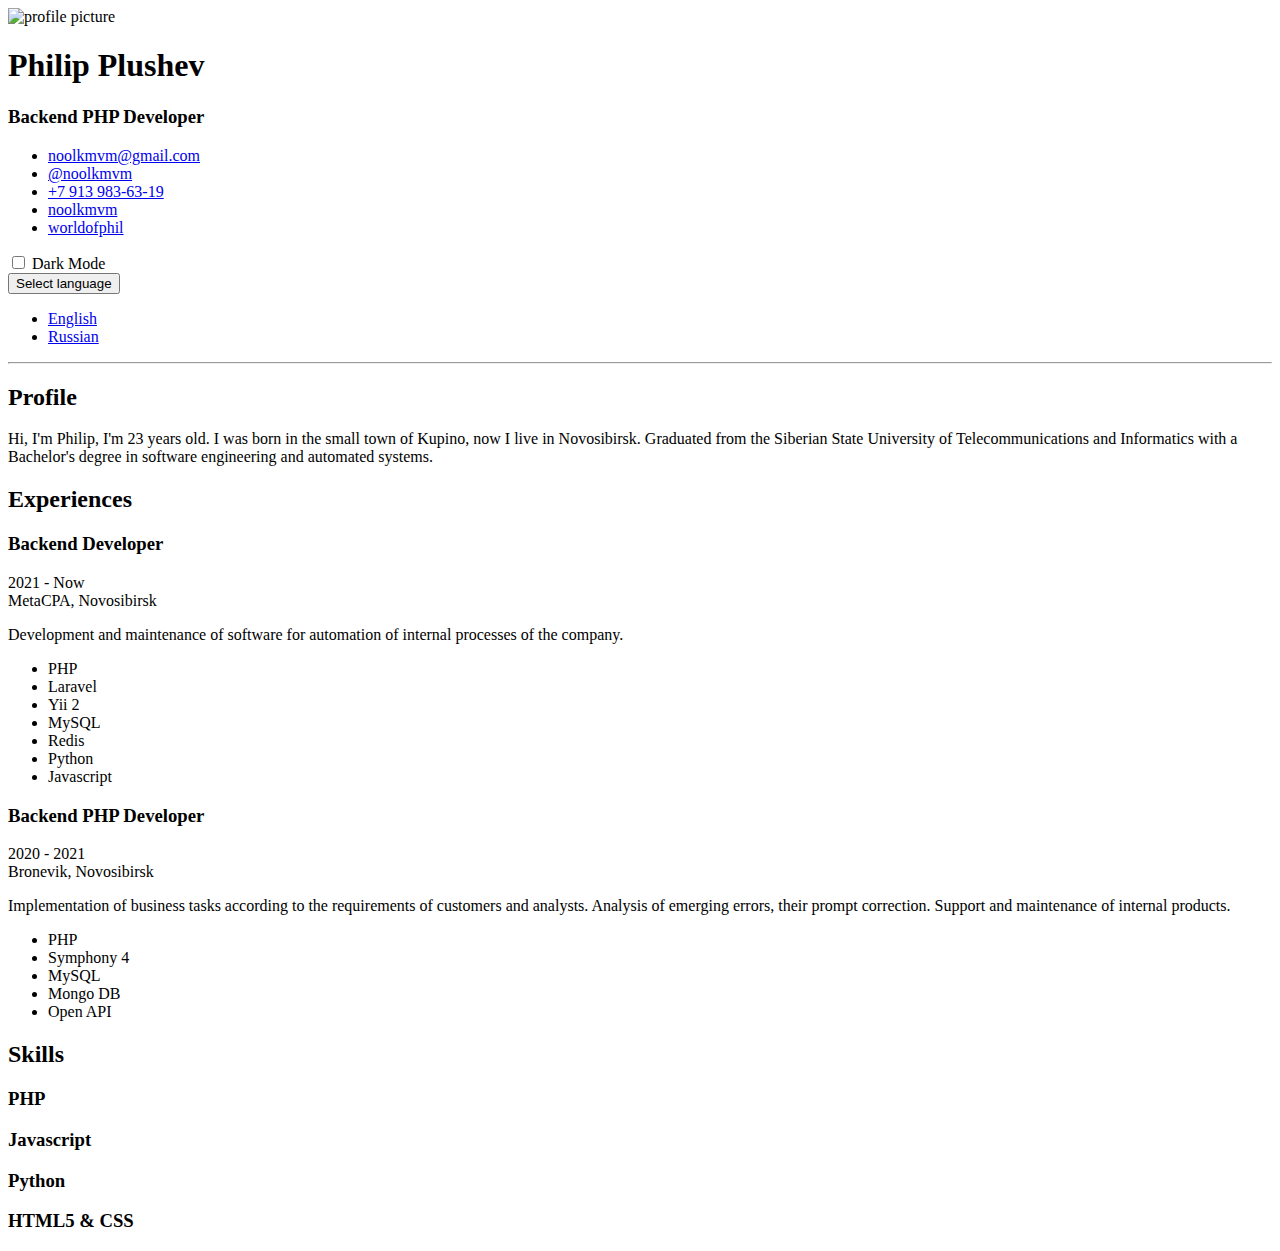
==== index.html @ 8076b06e "info" ====
<!DOCTYPE html>
<html lang="en">
<head>
    <title>Noolkmvm</title>
    <meta charset="utf-8">
    <link rel="shortcut icon" href="favicon.ico">
    <link rel="stylesheet" href="assets/plugins/bootstrap/css/bootstrap.min.css">
    <link rel="stylesheet" href="assets/plugins/font-awesome/css/all.css">
    <link id="theme-style" rel="stylesheet" href="assets/css/main.css">
</head>
<body>
<div class="wrapper">
    <div class="sidebar-wrapper">
        <div class="profile-container">
            <img class="avatar" src="assets/images/profile.jpeg" alt="profile picture"/>
            <h1 class="name">Philip Plushev</h1>
            <h3 class="tagline">Backend PHP Developer</h3>
        </div>
        <div class="contact-container container-block">
            <ul class="list-unstyled contact-list">
                <li class="email"><i class="fa fa-envelope fa-lg"></i>
                    <a href="mailto:noolkmvm@gmail.com">noolkmvm@gmail.com</a>
                </li>
                <li class="telegram"><i class="fa fa-telegram fa-lg"></i>
                    <a href="https://t.me/noolkmvm" target="_blank">@noolkmvm</a>
                </li>
                <li class="phone"><i class="fa fa-phone fa-lg"></i>
                    <a href="tel:79139836319">+7 913 983-63-19</a>
                </li>
                <li class="github"><i class="fa fa-github fa-lg"></i>
                    <a href="https://github.com/noolkmvm" target="_blank">noolkmvm</a>
                </li>
                <li class="instagram"><i class="fa fa-instagram fa-lg"></i>
                    <a href="https://www.instagram.com/worldofphil" target="_blank">worldofphil</a>
                </li>
            </ul>
        </div>
    </div>
    <div class="main-wrapper">
        <section class="navigation">
            <label class="checkbox-ios">
                <input type="checkbox" onclick="darkMode()">
                <span class="checkbox-ios-switch"></span>
                Dark Mode
            </label>
            <div class="dropdown">
                <button class="btn dropdown-toggle" type="button" id="dropdownMenuButton1" data-bs-toggle="dropdown"
                        aria-expanded="false">
                    Select language
                </button>
                <ul class="dropdown-menu" aria-labelledby="dropdownMenuButton1">
                    <li><a class="dropdown-item" href="#">English</a></li>
                    <li><a class="dropdown-item" href="russian/index.html">Russian</a></li>
                </ul>
            </div>
        </section>
        <hr>
        <section class="section summary-section">
            <h2 class="section-title">
<span class="fa-stack fa-xs">
<i class="fa fa-circle fa-stack-2x"></i>
<i class="fa fa-user fa-stack-1x fa-inverse"></i>
</span>
                Profile
            </h2>
            <div class="summary">
                <p>Hi, I'm Philip, I'm 23 years old. I was born in the small town of Kupino, now I live in Novosibirsk.
                    Graduated from the Siberian State University of Telecommunications and Informatics with a Bachelor's
                    degree in software engineering and automated systems.</p>
            </div>
        </section>
        <section class="section experiences-section">
            <h2 class="section-title">
<span class="fa-stack fa-xs">
<i class="fa fa-circle fa-stack-2x"></i>
<i class="fa fa-briefcase fa-stack-1x fa-inverse"></i>
</span>
                Experiences
            </h2>
            <div class="item">
                <div class="meta">
                    <div class="upper-row">
                        <h3 class="job-title">Backend Developer</h3>
                        <div class="time">2021 - Now</div>
                    </div>
                    <div class="company">MetaCPA, Novosibirsk</div>
                </div>
                <div class="details">
                    <p>Development and maintenance of software for automation of internal processes of the company.</p>
                    <ul>
                        <li>PHP</li>
                        <li>Laravel</li>
                        <li>Yii 2</li>
                        <li>MySQL</li>
                        <li>Redis</li>
                        <li>Python</li>
                        <li>Javascript</li>
                    </ul>
                </div>
            </div>
            <div class="item">
                <div class="meta">
                    <div class="upper-row">
                        <h3 class="job-title">Backend PHP Developer</h3>
                        <div class="time">2020 - 2021</div>
                    </div>
                    <div class="company">Bronevik, Novosibirsk</div>
                </div>
                <div class="details">
                    <p>Implementation of business tasks according to the requirements of customers and analysts.
                        Analysis of emerging errors, their prompt correction. Support and maintenance of internal
                        products.</p>
                    <ul>
                        <li>PHP</li>
                        <li>Symphony 4</li>
                        <li>MySQL</li>
                        <li>Mongo DB</li>
                        <li>Open API</li>
                    </ul>
                </div>
            </div>
        </section>
        <section class="skills-section section">
            <h2 class="section-title">
<span class="fa-stack fa-xs">
<i class="fa fa-circle fa-stack-2x"></i>
<i class="fa fa-wrench fa-stack-1x fa-inverse"></i>
</span>
                Skills
            </h2>
            <div class="skillset">
                <div class="item">
                    <h3 class="level-title">PHP</h3>
                    <div class="level-bar">
                        <div class="level-bar-inner" data-level="80%">
                        </div>
                    </div>
                </div>
                <div class="item">
                    <h3 class="level-title">Javascript</h3>
                    <div class="level-bar">
                        <div class="level-bar-inner" data-level="50%">
                        </div>
                    </div>
                </div>
                <div class="item">
                    <h3 class="level-title">Python</h3>
                    <div class="level-bar">
                        <div class="level-bar-inner" data-level="50%">
                        </div>
                    </div>
                </div>
                <div class="item">
                    <h3 class="level-title">HTML5 & CSS</h3>
                    <div class="level-bar">
                        <div class="level-bar-inner" data-level="50%">
                        </div>
                    </div>
                </div>
            </div>
        </section>
    </div>
</div>
<script type="text/javascript" src="assets/plugins/popper/popper.min.js"></script>
<script type="text/javascript" src="assets/plugins/bootstrap/js/bootstrap.min.js"></script>
<script type="text/javascript" src="assets/js/main.js"></script>
</body>
</html>
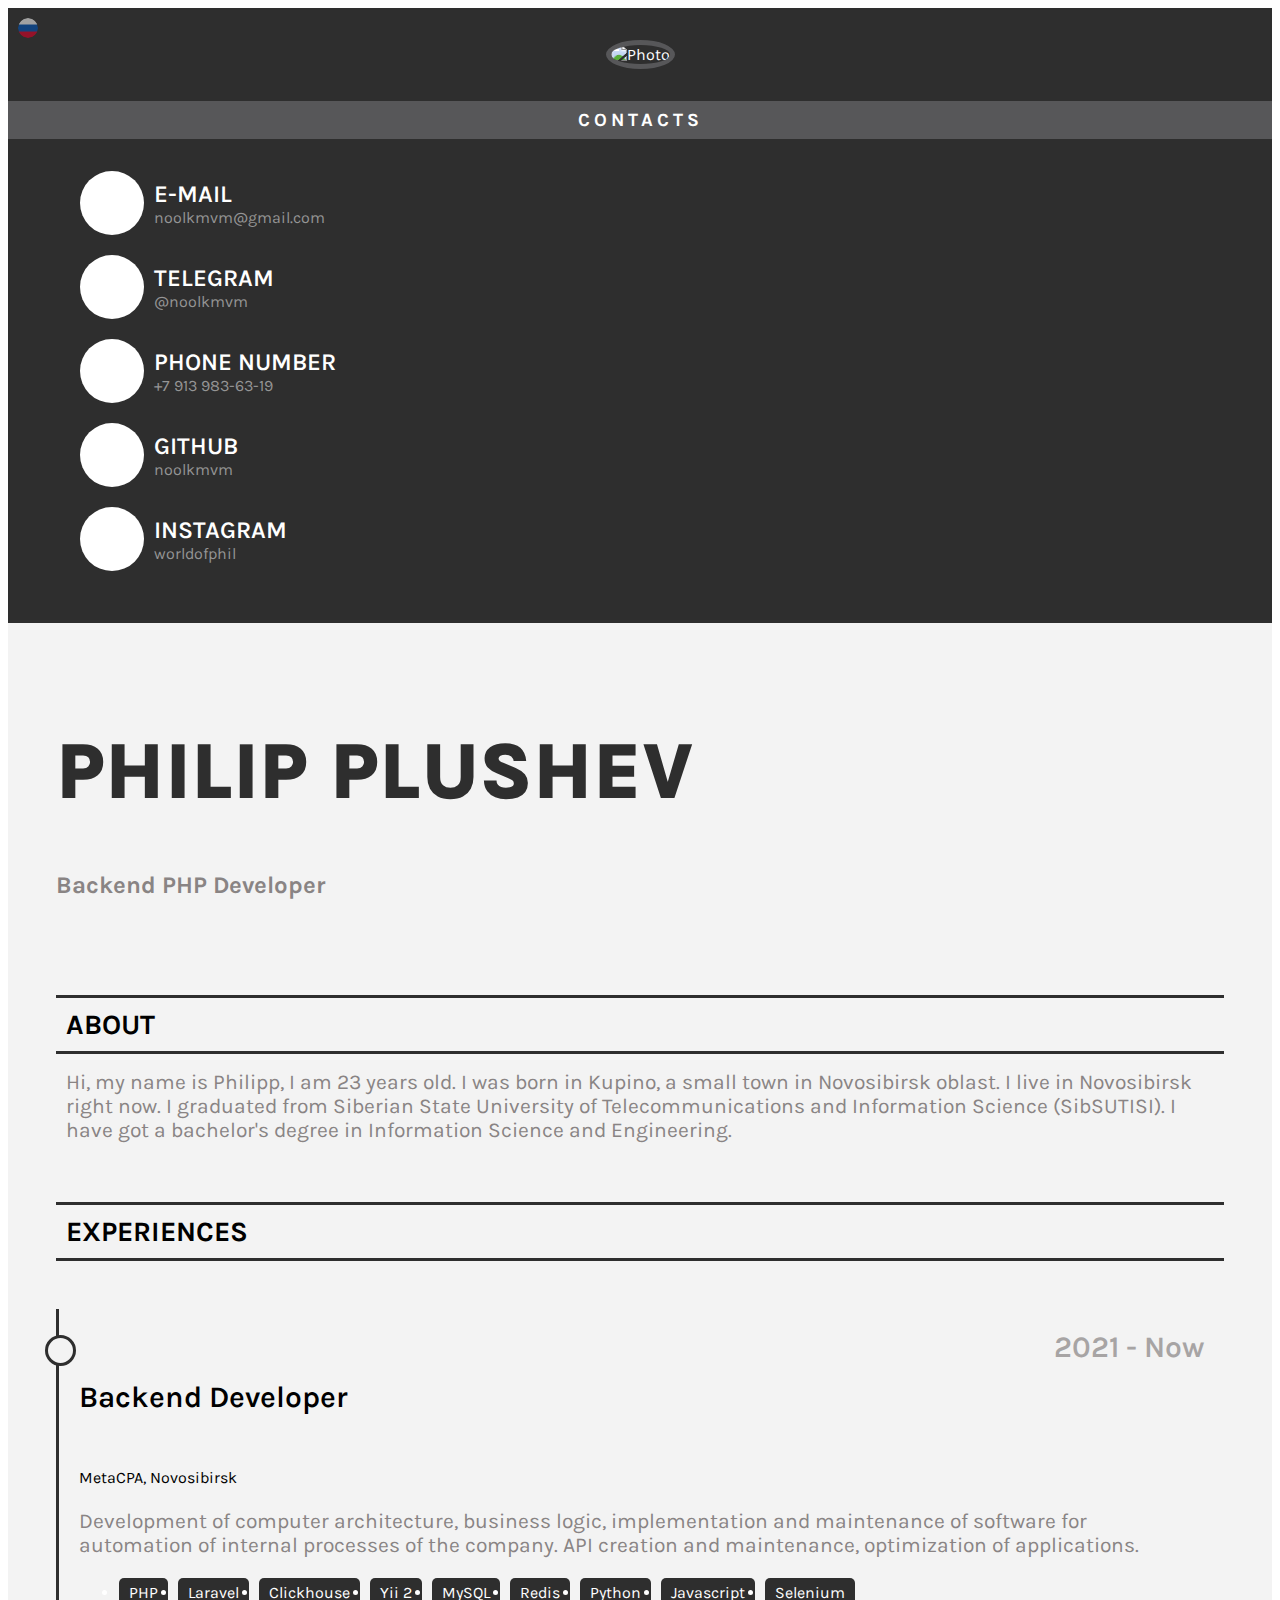
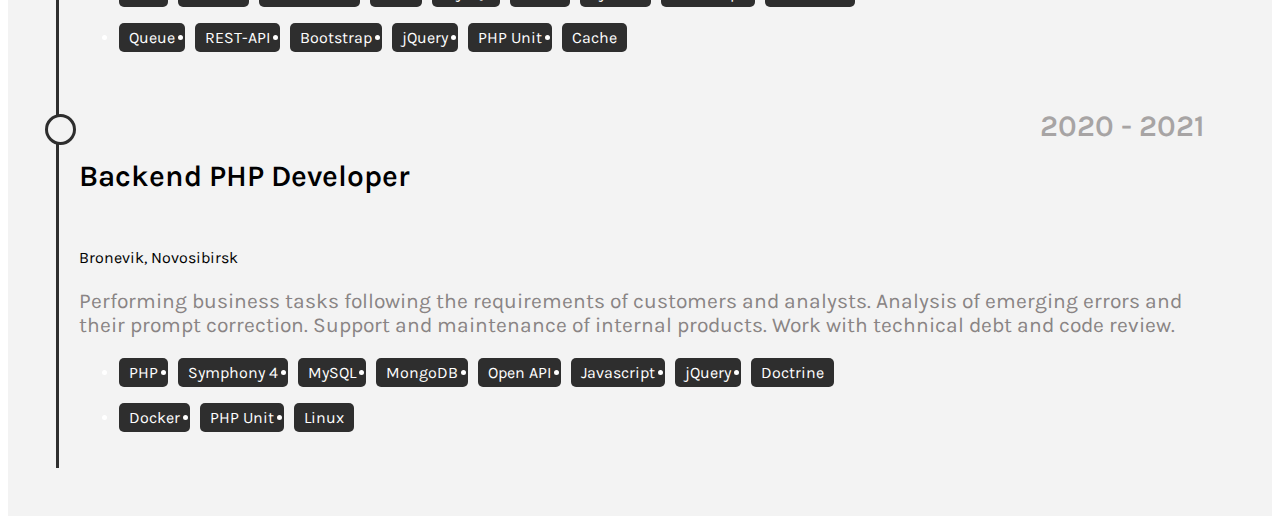
==== commit cdd1319e: "update" ====
--- a/index.html
+++ b/index.html
@@ -2,7 +2,9 @@
 <html lang="en">
 <head>
     <title>Noolkmvm</title>
+    <!-- Required meta tags -->
     <meta charset="utf-8">
+    <meta name="viewport" content="width=device-width, initial-scale=1">
     <link rel="shortcut icon" href="favicon.ico">
     <link rel="stylesheet" href="assets/plugins/bootstrap/css/bootstrap.min.css">
     <link rel="stylesheet" href="assets/plugins/font-awesome/css/all.css">
@@ -10,159 +12,154 @@
 </head>
 <body>
 <div class="wrapper">
-    <div class="sidebar-wrapper">
-        <div class="profile-container">
-            <img class="avatar" src="assets/images/profile.jpeg" alt="profile picture"/>
-            <h1 class="name">Philip Plushev</h1>
-            <h3 class="tagline">Backend PHP Developer</h3>
-        </div>
-        <div class="contact-container container-block">
-            <ul class="list-unstyled contact-list">
-                <li class="email"><i class="fa fa-envelope fa-lg"></i>
-                    <a href="mailto:noolkmvm@gmail.com">noolkmvm@gmail.com</a>
-                </li>
-                <li class="telegram"><i class="fa fa-telegram fa-lg"></i>
-                    <a href="https://t.me/noolkmvm" target="_blank">@noolkmvm</a>
-                </li>
-                <li class="phone"><i class="fa fa-phone fa-lg"></i>
-                    <a href="tel:79139836319">+7 913 983-63-19</a>
-                </li>
-                <li class="github"><i class="fa fa-github fa-lg"></i>
-                    <a href="https://github.com/noolkmvm" target="_blank">noolkmvm</a>
-                </li>
-                <li class="instagram"><i class="fa fa-instagram fa-lg"></i>
-                    <a href="https://www.instagram.com/worldofphil" target="_blank">worldofphil</a>
-                </li>
-            </ul>
-        </div>
-    </div>
-    <div class="main-wrapper">
-        <section class="navigation">
-            <label class="checkbox-ios">
-                <input type="checkbox" onclick="darkMode()">
-                <span class="checkbox-ios-switch"></span>
-                Dark Mode
-            </label>
-            <div class="dropdown">
-                <button class="btn dropdown-toggle" type="button" id="dropdownMenuButton1" data-bs-toggle="dropdown"
-                        aria-expanded="false">
-                    Select language
-                </button>
-                <ul class="dropdown-menu" aria-labelledby="dropdownMenuButton1">
-                    <li><a class="dropdown-item" href="#">English</a></li>
-                    <li><a class="dropdown-item" href="russian/index.html">Russian</a></li>
-                </ul>
-            </div>
-        </section>
-        <hr>
-        <section class="section summary-section">
-            <h2 class="section-title">
-<span class="fa-stack fa-xs">
-<i class="fa fa-circle fa-stack-2x"></i>
-<i class="fa fa-user fa-stack-1x fa-inverse"></i>
-</span>
-                Profile
-            </h2>
-            <div class="summary">
-                <p>Hi, I'm Philip, I'm 23 years old. I was born in the small town of Kupino, now I live in Novosibirsk.
-                    Graduated from the Siberian State University of Telecommunications and Informatics with a Bachelor's
-                    degree in software engineering and automated systems.</p>
-            </div>
-        </section>
-        <section class="section experiences-section">
-            <h2 class="section-title">
-<span class="fa-stack fa-xs">
-<i class="fa fa-circle fa-stack-2x"></i>
-<i class="fa fa-briefcase fa-stack-1x fa-inverse"></i>
-</span>
-                Experiences
-            </h2>
-            <div class="item">
-                <div class="meta">
-                    <div class="upper-row">
-                        <h3 class="job-title">Backend Developer</h3>
-                        <div class="time">2021 - Now</div>
+    <div class="container my-5">
+        <div class="row shadow-lg">
+            <div class="col-4 px-0">
+                <div class="sidebar">
+                    <div class="photo">
+                        <a href="ru/index.html">
+                            <img class="lang-switch" src="assets/images/russia.png" alt="">
+                        </a>
+                        <img class="img-fluid" src="assets/images/profile.jpeg" alt="Photo">
                     </div>
-                    <div class="company">MetaCPA, Novosibirsk</div>
-                </div>
-                <div class="details">
-                    <p>Development and maintenance of software for automation of internal processes of the company.</p>
-                    <ul>
-                        <li>PHP</li>
-                        <li>Laravel</li>
-                        <li>Yii 2</li>
-                        <li>MySQL</li>
-                        <li>Redis</li>
-                        <li>Python</li>
-                        <li>Javascript</li>
-                    </ul>
-                </div>
-            </div>
-            <div class="item">
-                <div class="meta">
-                    <div class="upper-row">
-                        <h3 class="job-title">Backend PHP Developer</h3>
-                        <div class="time">2020 - 2021</div>
-                    </div>
-                    <div class="company">Bronevik, Novosibirsk</div>
-                </div>
-                <div class="details">
-                    <p>Implementation of business tasks according to the requirements of customers and analysts.
-                        Analysis of emerging errors, their prompt correction. Support and maintenance of internal
-                        products.</p>
-                    <ul>
-                        <li>PHP</li>
-                        <li>Symphony 4</li>
-                        <li>MySQL</li>
-                        <li>Mongo DB</li>
-                        <li>Open API</li>
-                    </ul>
-                </div>
-            </div>
-        </section>
-        <section class="skills-section section">
-            <h2 class="section-title">
-<span class="fa-stack fa-xs">
-<i class="fa fa-circle fa-stack-2x"></i>
-<i class="fa fa-wrench fa-stack-1x fa-inverse"></i>
-</span>
-                Skills
-            </h2>
-            <div class="skillset">
-                <div class="item">
-                    <h3 class="level-title">PHP</h3>
-                    <div class="level-bar">
-                        <div class="level-bar-inner" data-level="80%">
+                    <div class="contacts">
+                        <div class="heading">
+                            <h3>Contacts</h3>
                         </div>
-                    </div>
-                </div>
-                <div class="item">
-                    <h3 class="level-title">Javascript</h3>
-                    <div class="level-bar">
-                        <div class="level-bar-inner" data-level="50%">
-                        </div>
-                    </div>
-                </div>
-                <div class="item">
-                    <h3 class="level-title">Python</h3>
-                    <div class="level-bar">
-                        <div class="level-bar-inner" data-level="50%">
-                        </div>
-                    </div>
-                </div>
-                <div class="item">
-                    <h3 class="level-title">HTML5 & CSS</h3>
-                    <div class="level-bar">
-                        <div class="level-bar-inner" data-level="50%">
-                        </div>
+
+                        <ul class="list-unstyled">
+                            <li>
+                                <div class="icon">
+                                    <i class="fa fa-envelope fa-lg"></i>
+                                </div>
+                                <div class="contact-data">
+                                    <span>E-mail</span>
+                                    <a href="mailto:noolkmvm@gmail.com">noolkmvm@gmail.com</a>
+                                </div>
+                            </li>
+                            <li>
+                                <div class="icon">
+                                    <i class="fa fa-telegram fa-lg"></i>
+                                </div>
+                                <div class="contact-data">
+                                    <span>Telegram</span>
+                                    <a href="https://t.me/noolkmvm" target="_blank">@noolkmvm</a>
+                                </div>
+                            </li>
+                            <li>
+                                <div class="icon">
+                                    <i class="fa fa-phone fa-lg"></i>
+                                </div>
+                                <div class="contact-data">
+                                    <span>Phone number</span>
+                                    <a href="tel:79139836319">+7 913 983-63-19</a>
+                                </div>
+
+                            </li>
+                            <li>
+                                <div class="icon">
+                                    <i class="fa fa-github fa-lg"></i>
+                                </div>
+                                <div class="contact-data">
+                                    <span>Github</span>
+                                    <a href="https://github.com/noolkmvm" target="_blank">noolkmvm</a>
+                                </div>
+                            </li>
+                            <li>
+                                <div class="icon">
+                                    <i class="fa fa-instagram fa-lg"></i>
+                                </div>
+                                <div class="contact-data">
+                                    <span>Instagram</span>
+                                    <a href="https://www.instagram.com/worldofphil" target="_blank">worldofphil</a>
+                                </div>
+                            </li>
+                        </ul>
                     </div>
                 </div>
             </div>
-        </section>
+            <div class="col-8 px-0">
+                <div class="content">
+                    <section class="name">
+                        <h1>Philip Plushev</h1>
+                        <h2>Backend PHP Developer</h2>
+                    </section>
+                    <section class="profile">
+                        <div class="profile-heading">
+                            <h3>About</h3>
+                        </div>
+                        <p>Hi, my name is Philipp, I am 23 years old. I was born in Kupino, a small town in Novosibirsk
+                            oblast. I live in Novosibirsk right now. I graduated from Siberian State University of
+                            Telecommunications and Information Science (SibSUTISI). I have got a bachelor's degree in
+                            Information Science and Engineering.</p>
+                    </section>
+                    <section class="experiences">
+                        <div class="experiences-heading">
+                            <h3>Experiences</h3>
+                        </div>
+                        <div class="timeline">
+                            <div class="workplace">
+                                <div class="workplace-heading">
+                                    <h5>Backend Developer</h5>
+                                    <time>2021 - Now</time>
+                                </div>
+                                <span><i class="fa fa-briefcase me-2"></i>MetaCPA, Novosibirsk</span>
+                                <p class="mt-4">Development of computer architecture, business logic, implementation and
+                                    maintenance of software for automation of internal processes of the company. API
+                                    creation and maintenance, optimization of applications.</p>
+                                <ul class="list-unstyled">
+                                    <li>PHP</li>
+                                    <li>Laravel</li>
+                                    <li>Clickhouse</li>
+                                    <li>Yii 2</li>
+                                    <li>MySQL</li>
+                                    <li>Redis</li>
+                                    <li>Python</li>
+                                    <li>Javascript</li>
+                                    <li>Selenium</li>
+                                </ul>
+                                <ul class="list-unstyled">
+                                    <li>Queue</li>
+                                    <li>REST-API</li>
+                                    <li>Bootstrap</li>
+                                    <li>jQuery</li>
+                                    <li>PHP Unit</li>
+                                    <li>Cache</li>
+                                </ul>
+                            </div>
+                            <div class="workplace">
+                                <div class="workplace-heading">
+                                    <h5>Backend PHP Developer</h5>
+                                    <time>2020 - 2021</time>
+                                </div>
+                                <span><i class="fa fa-briefcase me-2"></i>Bronevik, Novosibirsk</span>
+                                <p class="mt-4">Performing business tasks following the requirements of customers and
+                                    analysts. Analysis of emerging errors and their prompt correction. Support and
+                                    maintenance of internal products. Work with technical debt and code review.</p>
+                                <ul class="list-unstyled">
+                                    <li>PHP</li>
+                                    <li>Symphony 4</li>
+                                    <li>MySQL</li>
+                                    <li>MongoDB</li>
+                                    <li>Open API</li>
+                                    <li>Javascript</li>
+                                    <li>jQuery</li>
+                                    <li>Doctrine</li>
+                                </ul>
+                                <ul class="list-unstyled">
+                                    <li>Docker</li>
+                                    <li>PHP Unit</li>
+                                    <li>Linux</li>
+                                </ul>
+                            </div>
+                        </div>
+                    </section>
+                </div>
+            </div>
+        </div>
     </div>
 </div>
-<script type="text/javascript" src="assets/plugins/popper/popper.min.js"></script>
-<script type="text/javascript" src="assets/plugins/bootstrap/js/bootstrap.min.js"></script>
-<script type="text/javascript" src="assets/js/main.js"></script>
+<script type="text/javascript" src="/assets/plugins/popper/popper.min.js"></script>
+<script type="text/javascript" src="/assets/plugins/bootstrap/js/bootstrap.min.js"></script>
 </body>
 </html>
--- a/assets/css/main.css
+++ b/assets/css/main.css
@@ -0,0 +1,233 @@
+@import url('https://fonts.googleapis.com/css2?family=Karla:wght@400;600;700;800&display=swap');
+
+body {
+    font-family: 'Karla', sans-serif;
+}
+
+p {
+    font-size: 21px;
+    line-height: 24px;
+}
+
+.sidebar {
+    background-color: #2e2e2e;
+    color: white;
+    height: 100%;
+}
+
+.sidebar .photo {
+    padding: 2em;
+    display: flex;
+    justify-content: center;
+    position: relative;
+}
+
+.sidebar .photo .lang-switch {
+    width: 20px;
+    height: 20px;
+    position: absolute;
+    border: 0;
+    top: 10px;
+    left: 10px;
+    cursor: pointer;
+    opacity: 0.6;
+    transition: 200ms ease-out;
+}
+
+.sidebar .photo .lang-switch:hover {
+    opacity: 1;
+    transition: 200ms ease-in;
+}
+.sidebar .photo img {
+    border-radius: 100%;
+    max-width: 200px;
+    border: 5px solid #575759;
+}
+
+.sidebar .contacts {
+    display: flex;
+    flex-direction: column;
+}
+
+.sidebar .contacts .heading {
+    padding: 8px;
+    background-color: #575759;
+
+}
+
+.sidebar .contacts .heading h3 {
+    text-align: center;
+    text-transform: uppercase;
+    font-weight: 700;
+    letter-spacing: 4px;
+    margin: 0;
+}
+
+.sidebar .contacts ul {
+    margin: 2rem;
+}
+
+.sidebar .contacts ul li {
+    display: flex;
+    flex-direction: row;
+    gap: 10px;
+    margin-bottom: 20px;
+}
+
+.sidebar .contacts ul li .icon {
+    background: white;
+    border-radius: 100%;
+    width: 64px;
+    height: 64px;
+    display: flex;
+    align-items: center;
+    justify-content: center;
+}
+
+.sidebar .contacts ul li .icon i {
+    color: #2e2e2e;
+    font-size: 30px;
+}
+
+.sidebar .contacts ul li .contact-data {
+    display: flex;
+    flex-direction: column;
+    justify-content: center;
+}
+
+.sidebar .contacts ul li .contact-data span {
+    font-size: 24px;
+    text-transform: uppercase;
+    font-weight: 600;
+}
+
+.sidebar .contacts ul li .contact-data a {
+    color: #959595 !important;
+}
+
+.sidebar .contacts ul li a {
+    color: white !important;
+    text-decoration: none;
+}
+
+
+.content {
+    padding: 3rem;
+    background-color: #f3f3f3;
+}
+
+.content .name {
+    margin-bottom: 6rem;
+}
+
+.content .name h1 {
+    color: #2e2e2e;
+    font-size: 5rem;
+    text-transform: uppercase;
+    font-weight: 800;
+}
+
+.content .name h2 {
+    color: #898484;
+}
+
+.content .profile .profile-heading {
+    border-top: 3px solid #2e2e2e;
+    border-bottom: 3px solid #2e2e2e;
+    padding: 10px;
+    margin-bottom: 1rem;
+}
+
+.content .profile .profile-heading h3 {
+    margin: 0;
+    font-weight: 700;
+    font-size: 28px;
+    text-transform: uppercase;
+}
+
+.content .profile p {
+    color: #898484;
+    margin: 10px;
+}
+
+.content .experiences {
+    margin-top: 60px;
+}
+
+.content .experiences .experiences-heading {
+    border-top: 3px solid #2e2e2e;
+    border-bottom: 3px solid #2e2e2e;
+    padding: 10px;
+    margin-bottom: 3rem;
+}
+
+.content .experiences .experiences-heading h3 {
+    margin: 0;
+    font-weight: 700;
+    font-size: 28px;
+    text-transform: uppercase;
+}
+
+.content .experiences .timeline {
+
+
+}
+
+.content .experiences .timeline .workplace {
+    border-left: 3px solid #2e2e2e;
+    padding: 20px;
+    position: relative;
+}
+
+.content .experiences .timeline .workplace:before {
+    position: absolute;
+    top: 26px;
+    left: -14px;
+    content: '';
+    display: inline-block;
+    width: 25px;
+    height: 25px;
+    -moz-border-radius: 100%;
+    -webkit-border-radius: 100%;
+    border-radius: 100%;
+    background-color: #f3f3f3;
+    border: 3px solid #2e2e2e;
+}
+
+.content .experiences .timeline .workplace h5 {
+    font-size: 30px;
+    font-weight: 600;
+}
+
+.content .experiences .timeline .workplace time {
+    font-size: 30px;
+    font-weight: 600;
+    color: #a7a4a4;
+}
+
+.content .experiences .timeline .workplace p {
+    color: #898484;
+}
+
+.content .experiences .timeline .workplace .workplace-heading {
+    display: flex;
+    justify-content: space-between;
+}
+
+.content .experiences .timeline .workplace ul {
+    display: flex;
+    flex-direction: row;
+    gap: 10px
+}
+
+.content .experiences .timeline .workplace ul li {
+    background: #2e2e2e;
+    color: white;
+    padding: 5px 10px;
+    border-radius: 5px;
+}
+
+.content .experiences .timeline .workplace span i {
+    font-size: 20px;
+    transform: translateY(2px);
+}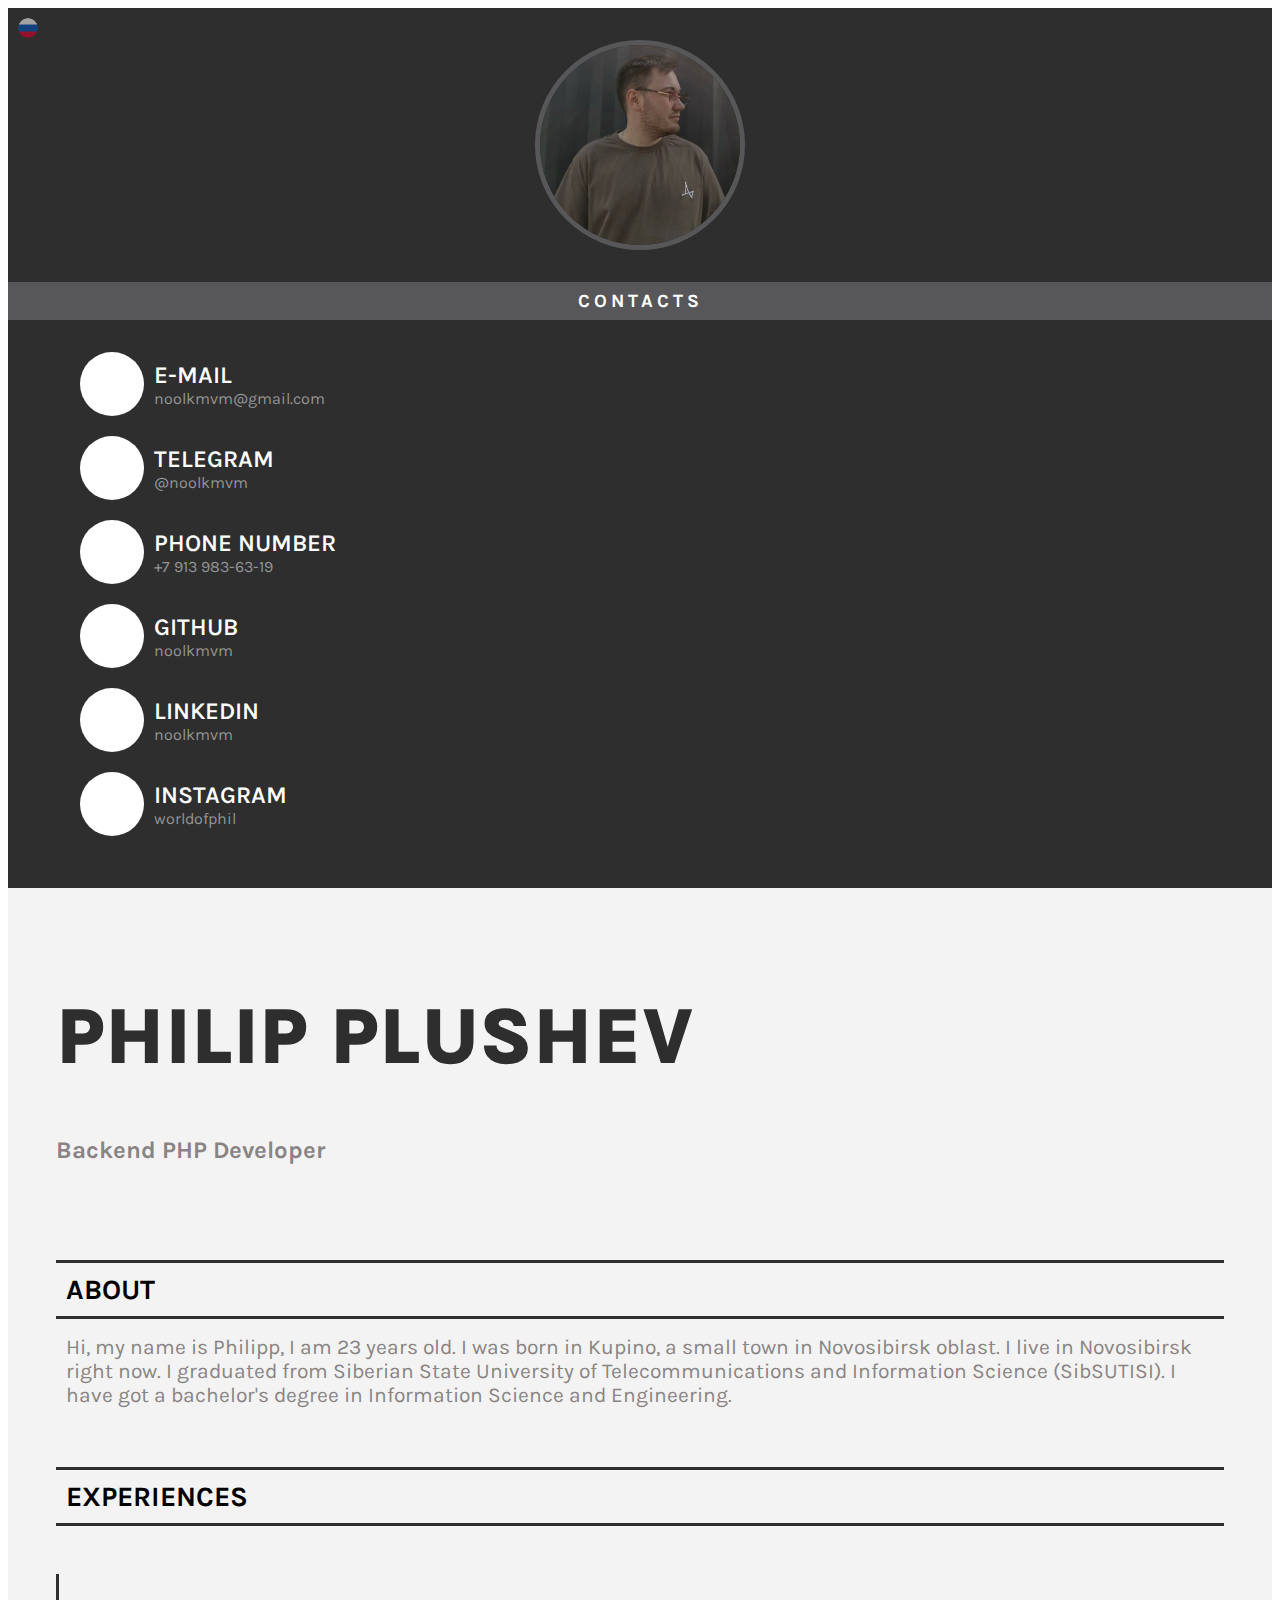
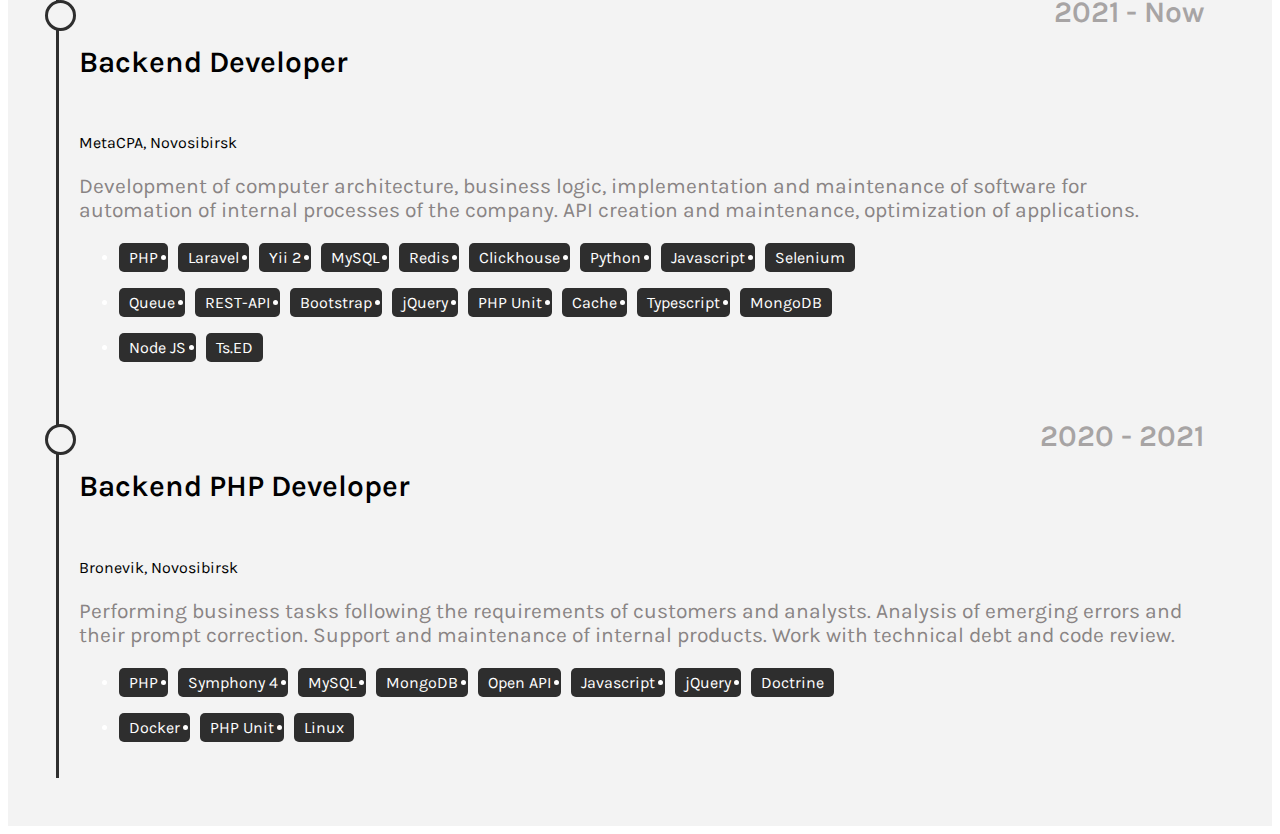
==== commit 8121ae33: "update" ====
--- a/index.html
+++ b/index.html
@@ -20,7 +20,7 @@
                         <a href="ru/index.html">
                             <img class="lang-switch" src="assets/images/russia.png" alt="">
                         </a>
-                        <img class="img-fluid" src="assets/images/profile.jpeg" alt="Photo">
+                        <img class="img-fluid" src="assets/images/profile.png" alt="Photo">
                     </div>
                     <div class="contacts">
                         <div class="heading">
@@ -63,6 +63,15 @@
                                 <div class="contact-data">
                                     <span>Github</span>
                                     <a href="https://github.com/noolkmvm" target="_blank">noolkmvm</a>
+                                </div>
+                            </li>
+                            <li>
+                                <div class="icon">
+                                    <i class="fa fa-linkedin fa-lg"></i>
+                                </div>
+                                <div class="contact-data">
+                                    <span>LinkedIn</span>
+                                    <a href="https://www.linkedin.com/in/philip-plushev-a75532235/" target="_blank">noolkmvm</a>
                                 </div>
                             </li>
                             <li>
@@ -110,10 +119,10 @@
                                 <ul class="list-unstyled">
                                     <li>PHP</li>
                                     <li>Laravel</li>
-                                    <li>Clickhouse</li>
                                     <li>Yii 2</li>
                                     <li>MySQL</li>
                                     <li>Redis</li>
+                                    <li>Clickhouse</li>
                                     <li>Python</li>
                                     <li>Javascript</li>
                                     <li>Selenium</li>
@@ -125,6 +134,12 @@
                                     <li>jQuery</li>
                                     <li>PHP Unit</li>
                                     <li>Cache</li>
+                                    <li>Typescript</li>
+                                    <li>MongoDB</li>
+                                </ul>
+                                <ul class="list-unstyled">
+                                    <li>Node JS</li>
+                                    <li>Ts.ED</li>
                                 </ul>
                             </div>
                             <div class="workplace">
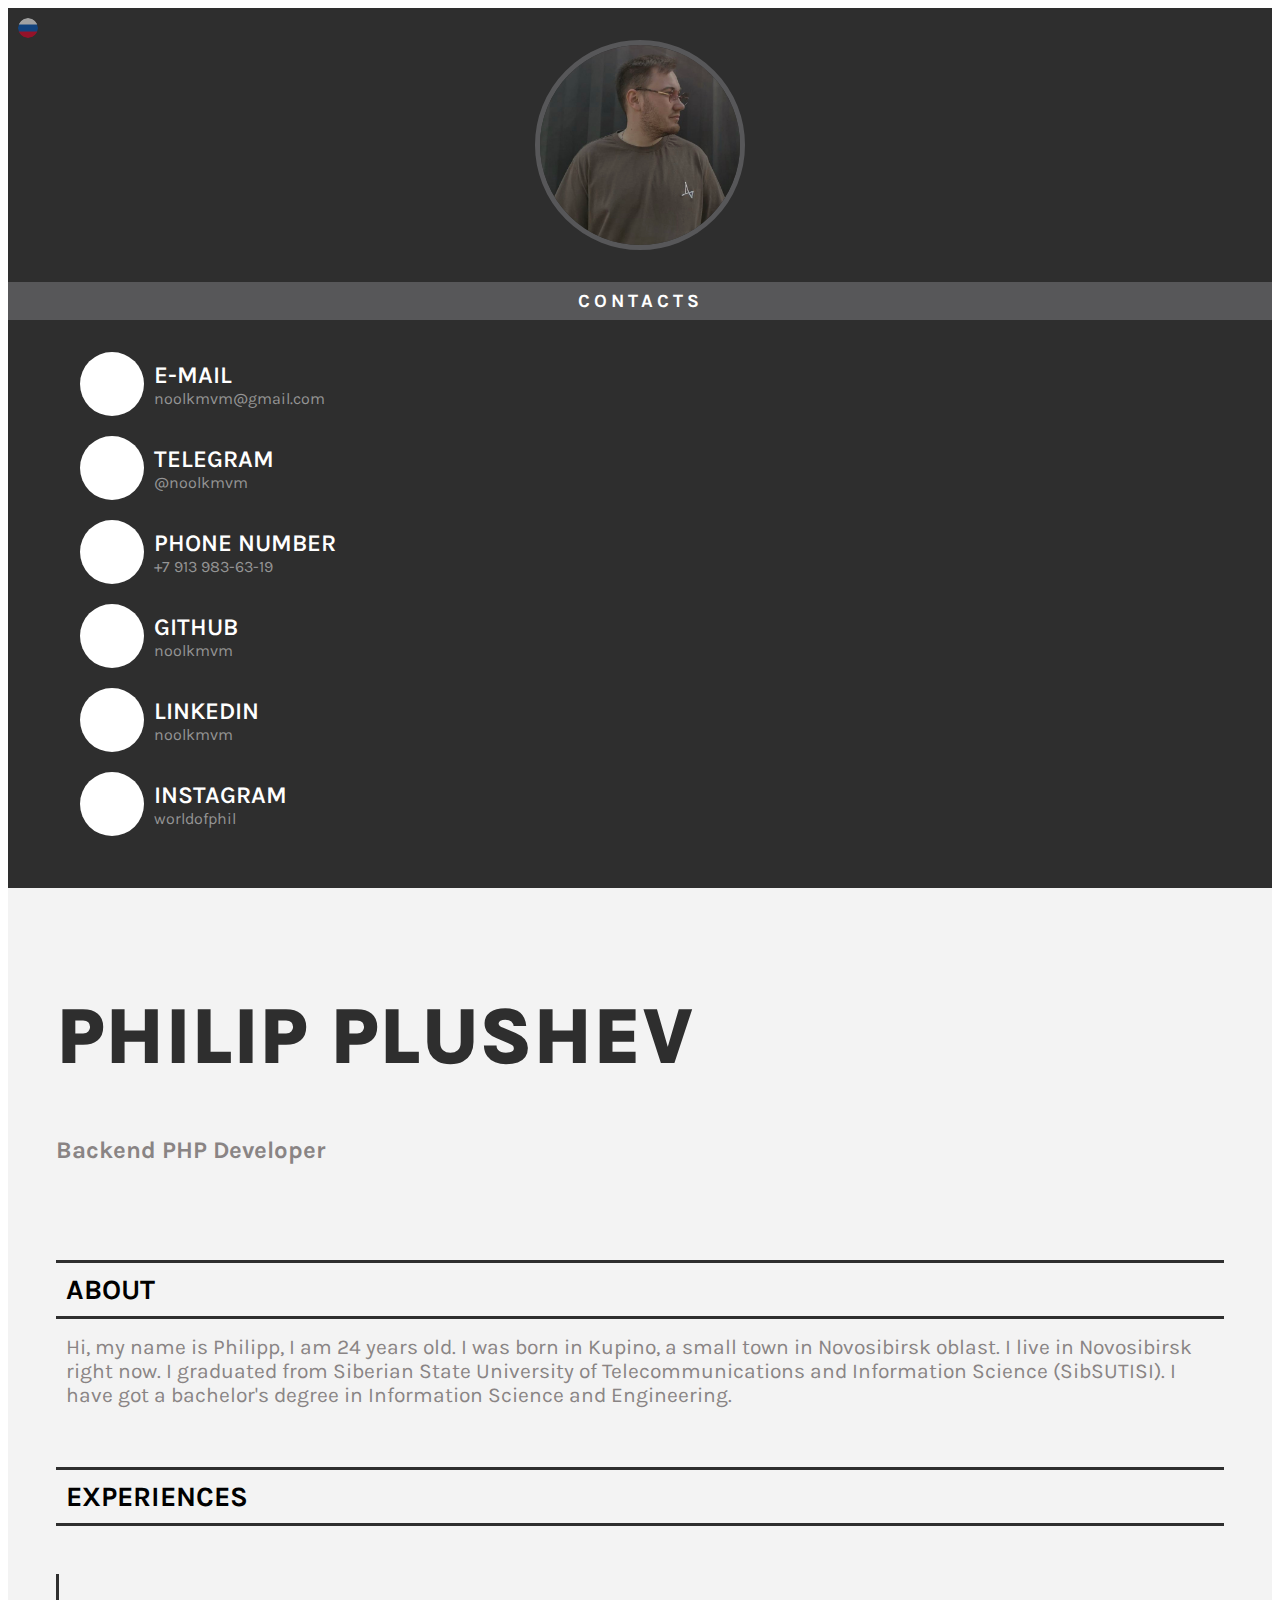
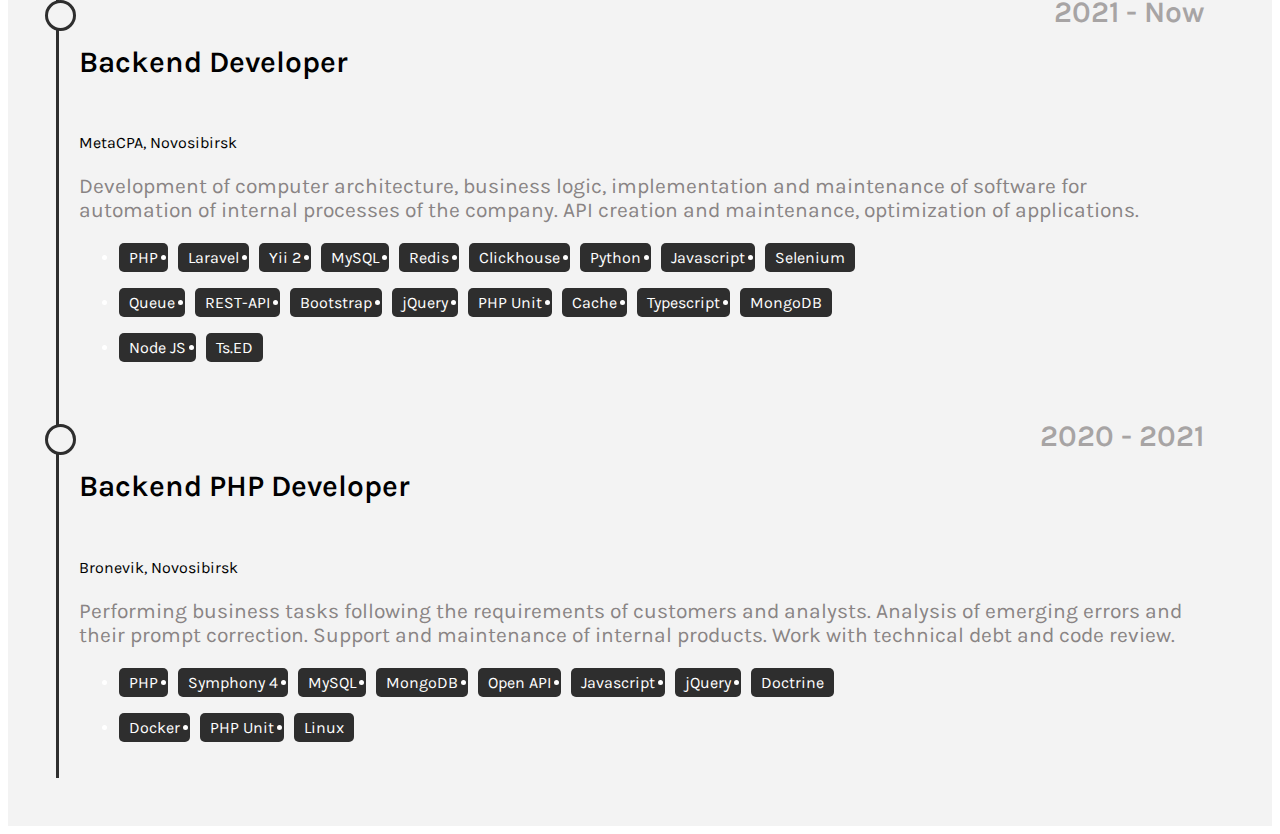
==== commit ea44f026: "update" ====
--- a/index.html
+++ b/index.html
@@ -97,7 +97,7 @@
                         <div class="profile-heading">
                             <h3>About</h3>
                         </div>
-                        <p>Hi, my name is Philipp, I am 23 years old. I was born in Kupino, a small town in Novosibirsk
+                        <p>Hi, my name is Philipp, I am 24 years old. I was born in Kupino, a small town in Novosibirsk
                             oblast. I live in Novosibirsk right now. I graduated from Siberian State University of
                             Telecommunications and Information Science (SibSUTISI). I have got a bachelor's degree in
                             Information Science and Engineering.</p>
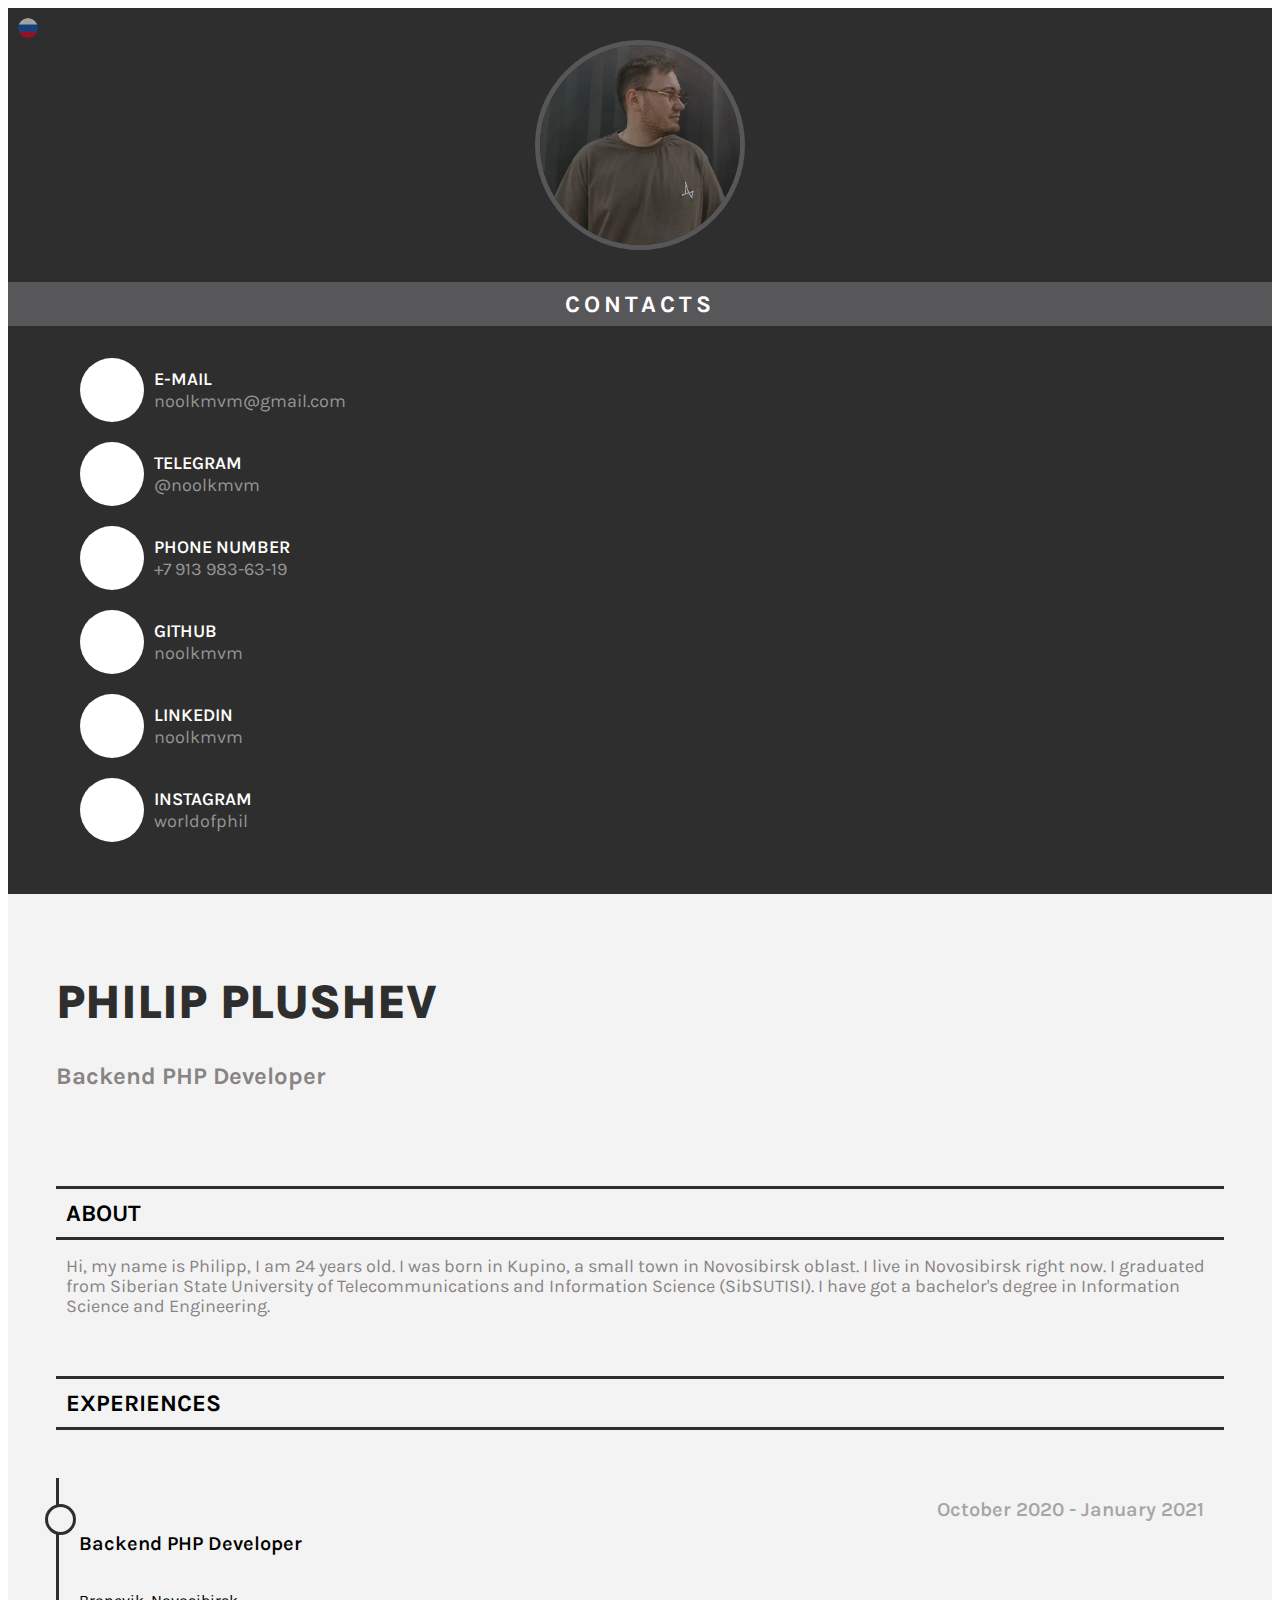
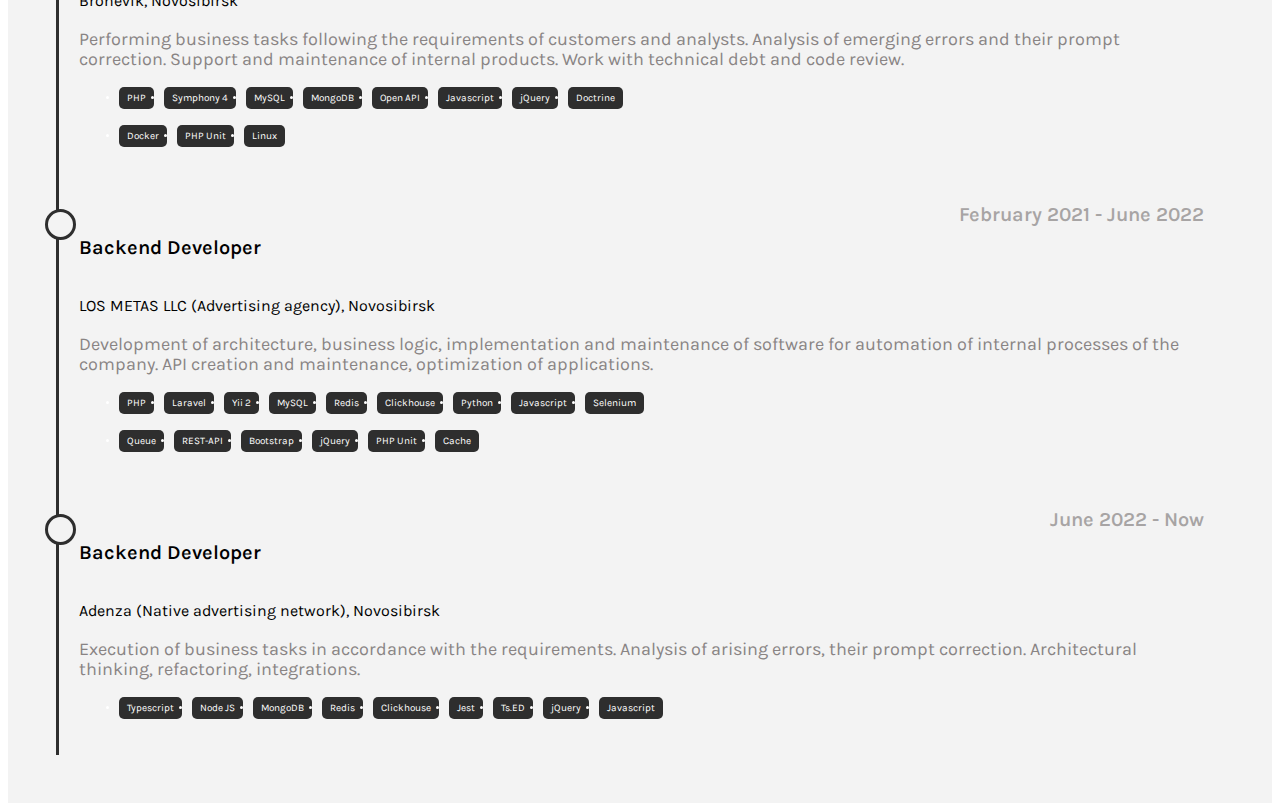
==== commit 8387aaee: "update" ====
--- a/index.html
+++ b/index.html
@@ -109,43 +109,8 @@
                         <div class="timeline">
                             <div class="workplace">
                                 <div class="workplace-heading">
-                                    <h5>Backend Developer</h5>
-                                    <time>2021 - Now</time>
-                                </div>
-                                <span><i class="fa fa-briefcase me-2"></i>MetaCPA, Novosibirsk</span>
-                                <p class="mt-4">Development of computer architecture, business logic, implementation and
-                                    maintenance of software for automation of internal processes of the company. API
-                                    creation and maintenance, optimization of applications.</p>
-                                <ul class="list-unstyled">
-                                    <li>PHP</li>
-                                    <li>Laravel</li>
-                                    <li>Yii 2</li>
-                                    <li>MySQL</li>
-                                    <li>Redis</li>
-                                    <li>Clickhouse</li>
-                                    <li>Python</li>
-                                    <li>Javascript</li>
-                                    <li>Selenium</li>
-                                </ul>
-                                <ul class="list-unstyled">
-                                    <li>Queue</li>
-                                    <li>REST-API</li>
-                                    <li>Bootstrap</li>
-                                    <li>jQuery</li>
-                                    <li>PHP Unit</li>
-                                    <li>Cache</li>
-                                    <li>Typescript</li>
-                                    <li>MongoDB</li>
-                                </ul>
-                                <ul class="list-unstyled">
-                                    <li>Node JS</li>
-                                    <li>Ts.ED</li>
-                                </ul>
-                            </div>
-                            <div class="workplace">
-                                <div class="workplace-heading">
                                     <h5>Backend PHP Developer</h5>
-                                    <time>2020 - 2021</time>
+                                    <time>October 2020 - January 2021</time>
                                 </div>
                                 <span><i class="fa fa-briefcase me-2"></i>Bronevik, Novosibirsk</span>
                                 <p class="mt-4">Performing business tasks following the requirements of customers and
@@ -167,6 +132,55 @@
                                     <li>Linux</li>
                                 </ul>
                             </div>
+                            <div class="workplace">
+                                <div class="workplace-heading">
+                                    <h5>Backend Developer</h5>
+                                    <time>February 2021 - June 2022</time>
+                                </div>
+                                <span><i class="fa fa-briefcase me-2"></i>LOS METAS LLC (Advertising agency), Novosibirsk</span>
+                                <p class="mt-4">Development of architecture, business logic, implementation and
+                                    maintenance of software for automation of internal processes of the company. API
+                                    creation and maintenance, optimization of applications.</p>
+                                <ul class="list-unstyled">
+                                    <li>PHP</li>
+                                    <li>Laravel</li>
+                                    <li>Yii 2</li>
+                                    <li>MySQL</li>
+                                    <li>Redis</li>
+                                    <li>Clickhouse</li>
+                                    <li>Python</li>
+                                    <li>Javascript</li>
+                                    <li>Selenium</li>
+                                </ul>
+                                <ul class="list-unstyled">
+                                    <li>Queue</li>
+                                    <li>REST-API</li>
+                                    <li>Bootstrap</li>
+                                    <li>jQuery</li>
+                                    <li>PHP Unit</li>
+                                    <li>Cache</li>
+                                </ul>
+                            </div>
+                            <div class="workplace">
+                                <div class="workplace-heading">
+                                    <h5>Backend Developer</h5>
+                                    <time>June 2022 - Now</time>
+                                </div>
+                                <span><i class="fa fa-briefcase me-2"></i>Adenza (Native advertising network), Novosibirsk</span>
+                                <p class="mt-4">Execution of business tasks in accordance with the requirements.
+                                    Analysis of arising errors, their prompt correction. Architectural thinking, refactoring, integrations.</p>
+                                <ul class="list-unstyled">
+                                    <li>Typescript</li>
+                                    <li>Node JS</li>
+                                    <li>MongoDB</li>
+                                    <li>Redis</li>
+                                    <li>Clickhouse</li>
+                                    <li>Jest</li>
+                                    <li>Ts.ED</li>
+                                    <li>jQuery</li>
+                                    <li>Javascript</li>
+                                </ul>
+                            </div>
                         </div>
                     </section>
                 </div>
--- a/assets/css/main.css
+++ b/assets/css/main.css
@@ -7,6 +7,10 @@
 p {
     font-size: 21px;
     line-height: 24px;
+}
+
+.h3, h3 {
+    font-size: calc(1rem + .6vw)!important;
 }
 
 .sidebar {
@@ -52,7 +56,6 @@
 .sidebar .contacts .heading {
     padding: 8px;
     background-color: #575759;
-
 }
 
 .sidebar .contacts .heading h3 {
@@ -110,7 +113,6 @@
     text-decoration: none;
 }
 
-
 .content {
     padding: 3rem;
     background-color: #f3f3f3;
@@ -122,7 +124,7 @@
 
 .content .name h1 {
     color: #2e2e2e;
-    font-size: 5rem;
+    font-size: 4rem;
     text-transform: uppercase;
     font-weight: 800;
 }
@@ -166,11 +168,6 @@
     font-weight: 700;
     font-size: 28px;
     text-transform: uppercase;
-}
-
-.content .experiences .timeline {
-
-
 }
 
 .content .experiences .timeline .workplace {
@@ -195,12 +192,12 @@
 }
 
 .content .experiences .timeline .workplace h5 {
-    font-size: 30px;
+    font-size: 25px;
     font-weight: 600;
 }
 
 .content .experiences .timeline .workplace time {
-    font-size: 30px;
+    font-size: 25px;
     font-weight: 600;
     color: #a7a4a4;
 }
@@ -230,4 +227,105 @@
 .content .experiences .timeline .workplace span i {
     font-size: 20px;
     transform: translateY(2px);
+}
+
+@media (max-width: 1400px) {
+    .content .experiences .timeline .workplace ul li {
+        padding: 5px 10px;
+        font-size: 13px;
+    }
+}
+
+@media (max-width: 1300px) {
+    .content .name h1 {
+        font-size: 3rem;
+    }
+
+    p {
+        font-size: 18px;
+        line-height: 20px;
+    }
+
+    .content .experiences .timeline .workplace ul li {
+        padding: 5px 8px;
+        font-size: 10px;
+    }
+
+    .sidebar .contacts ul li .contact-data span {
+        font-size: 18px;
+    }
+
+    .sidebar .contacts ul li .contact-data a {
+        font-size: 18px;
+    }
+
+    .content .experiences .timeline .workplace h5 {
+        font-size: 20px;
+    }
+
+    .content .experiences .timeline .workplace time {
+        font-size: 20px;
+    }
+}
+
+@media (max-width: 999px) {
+    .content .name h1 {
+        font-size: 2rem;
+    }
+
+    .content .experiences .timeline .workplace ul {
+        flex-wrap: wrap;
+    }
+
+    .sidebar .contacts ul li .icon {
+        width: 32px;
+        height: 32px;
+    }
+
+    .sidebar .contacts ul li .icon i {
+        font-size: 15px;
+    }
+
+    .sidebar .contacts ul li .contact-data span {
+        font-size: 12px;
+    }
+
+    .sidebar .contacts ul li .contact-data a {
+        font-size: 12px;
+    }
+}
+
+@media (min-width: 400px) and (max-width: 999px) {
+    .content .name h1 {
+        font-size: 2rem;
+    }
+
+    .sidebar .photo img {
+        max-width: 100px;
+    }
+
+    .content .experiences .timeline .workplace h5 {
+        font-size: 15px;
+    }
+
+    .content .experiences .timeline .workplace time {
+        font-size: 15px;
+    }
+
+    p {
+        font-size: 15px;
+        line-height: 18px;
+    }
+
+    .sidebar .contacts ul {
+        margin: 1rem;
+    }
+
+    .sidebar .contacts ul li .contact-data span {
+        font-size: 10px;
+    }
+
+    .sidebar .contacts ul li .contact-data a {
+        font-size: 10px;
+    }
 }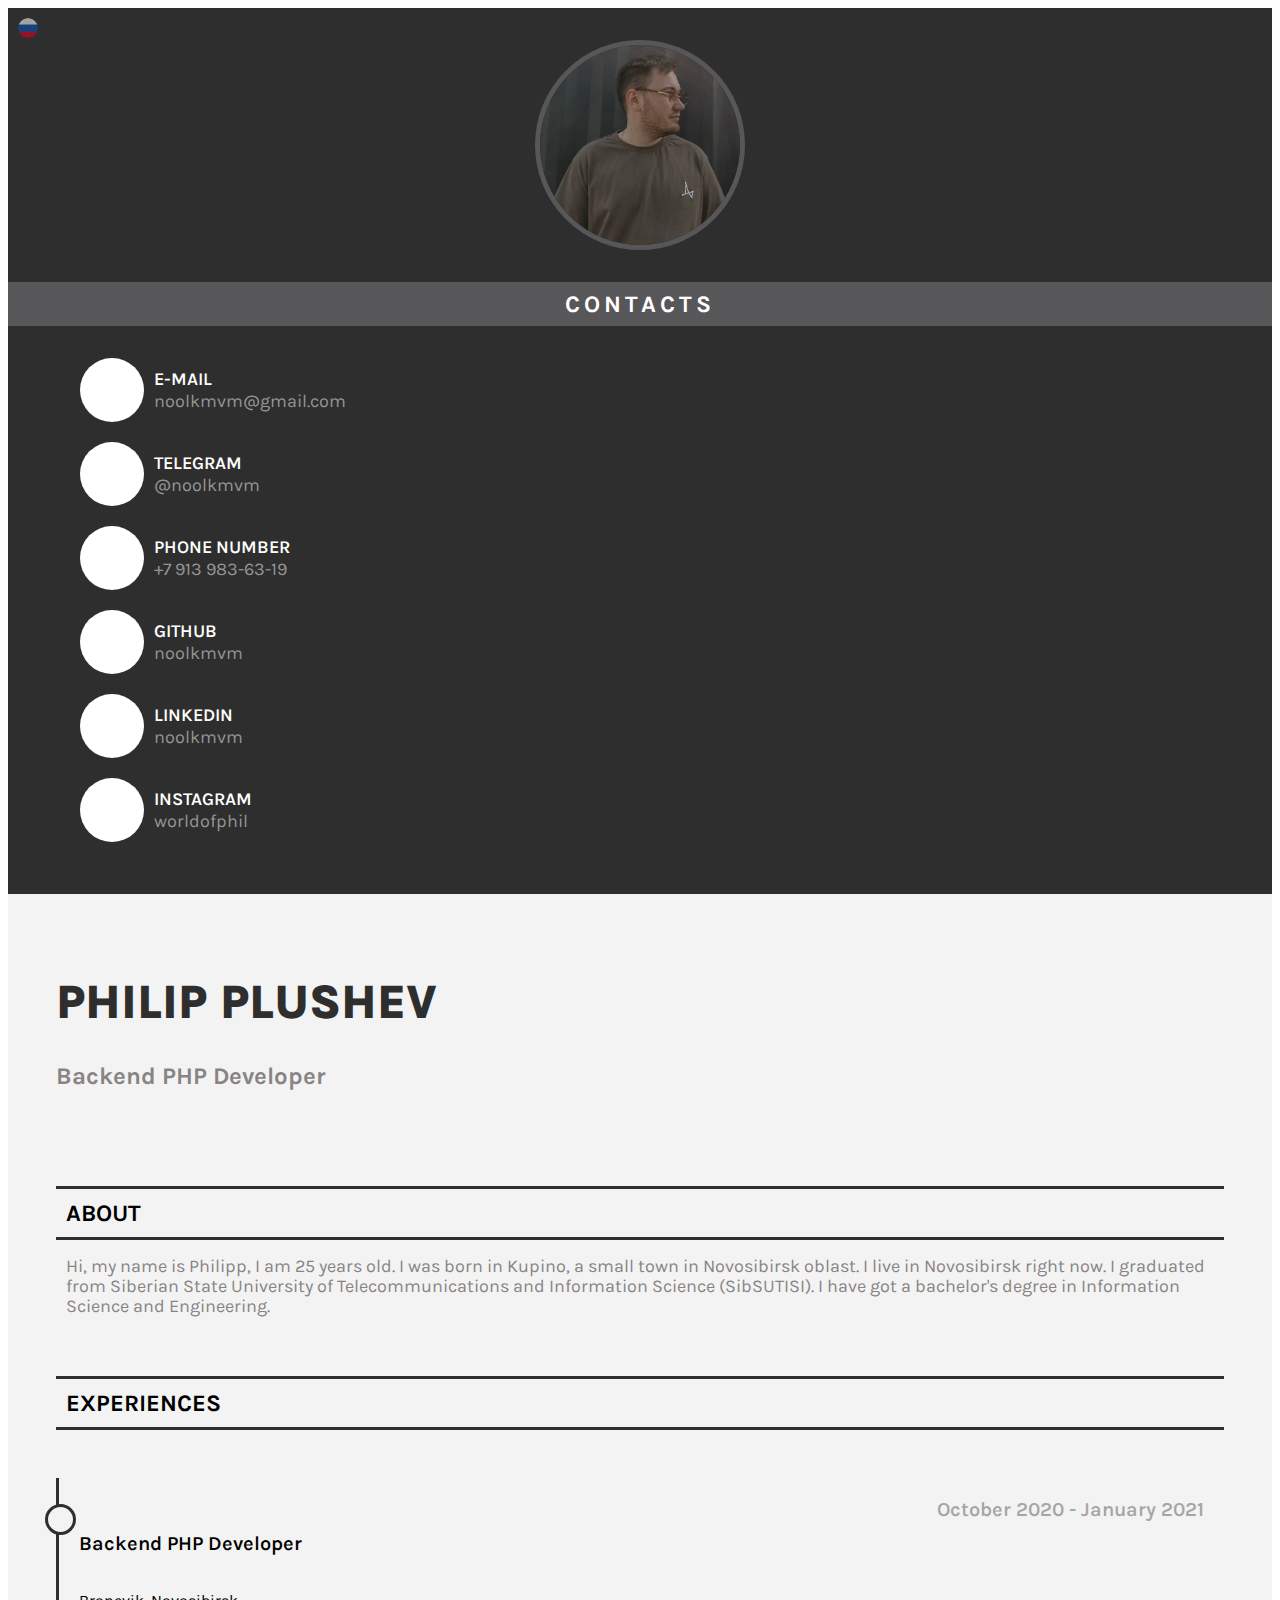
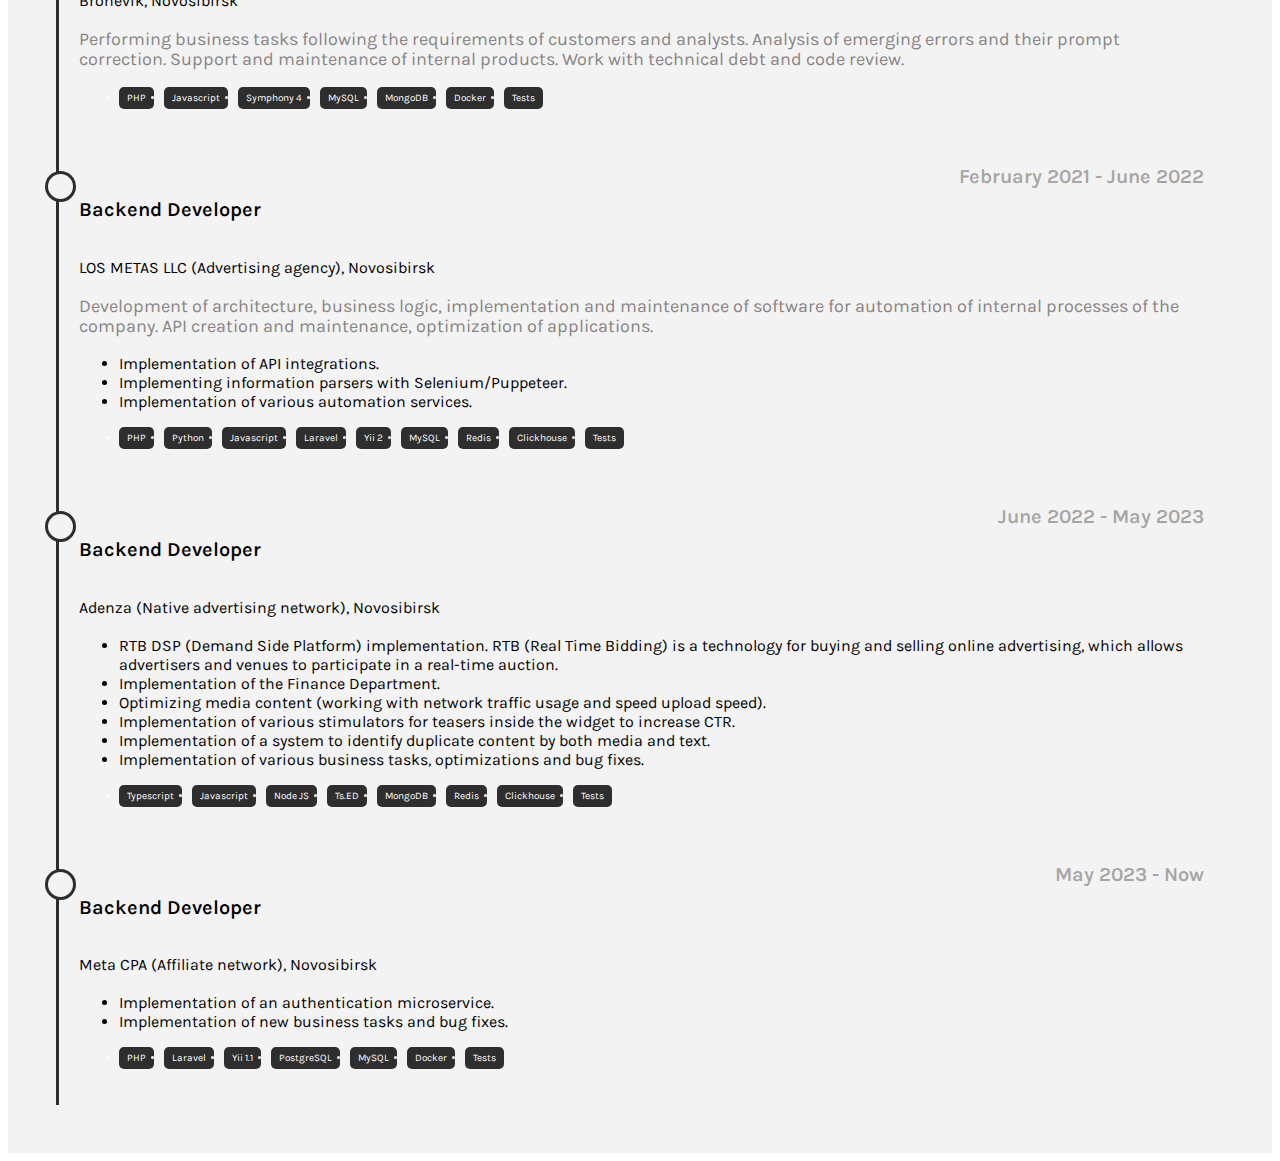
==== commit 43ae59c8: "update" ====
--- a/index.html
+++ b/index.html
@@ -97,7 +97,7 @@
                         <div class="profile-heading">
                             <h3>About</h3>
                         </div>
-                        <p>Hi, my name is Philipp, I am 24 years old. I was born in Kupino, a small town in Novosibirsk
+                        <p>Hi, my name is Philipp, I am 25 years old. I was born in Kupino, a small town in Novosibirsk
                             oblast. I live in Novosibirsk right now. I graduated from Siberian State University of
                             Telecommunications and Information Science (SibSUTISI). I have got a bachelor's degree in
                             Information Science and Engineering.</p>
@@ -116,21 +116,18 @@
                                 <p class="mt-4">Performing business tasks following the requirements of customers and
                                     analysts. Analysis of emerging errors and their prompt correction. Support and
                                     maintenance of internal products. Work with technical debt and code review.</p>
-                                <ul class="list-unstyled">
-                                    <li>PHP</li>
-                                    <li>Symphony 4</li>
-                                    <li>MySQL</li>
-                                    <li>MongoDB</li>
-                                    <li>Open API</li>
-                                    <li>Javascript</li>
-                                    <li>jQuery</li>
-                                    <li>Doctrine</li>
-                                </ul>
-                                <ul class="list-unstyled">
-                                    <li>Docker</li>
-                                    <li>PHP Unit</li>
-                                    <li>Linux</li>
-                                </ul>
+
+                                <div class="skills">
+                                    <ul class="list-unstyled">
+                                        <li>PHP</li>
+                                        <li>Javascript</li>
+                                        <li>Symphony 4</li>
+                                        <li>MySQL</li>
+                                        <li>MongoDB</li>
+                                        <li>Docker</li>
+                                        <li>Tests</li>
+                                    </ul>
+                                </div>
                             </div>
                             <div class="workplace">
                                 <div class="workplace-heading">
@@ -141,45 +138,91 @@
                                 <p class="mt-4">Development of architecture, business logic, implementation and
                                     maintenance of software for automation of internal processes of the company. API
                                     creation and maintenance, optimization of applications.</p>
-                                <ul class="list-unstyled">
-                                    <li>PHP</li>
-                                    <li>Laravel</li>
-                                    <li>Yii 2</li>
-                                    <li>MySQL</li>
-                                    <li>Redis</li>
-                                    <li>Clickhouse</li>
-                                    <li>Python</li>
-                                    <li>Javascript</li>
-                                    <li>Selenium</li>
+
+                                <ul>
+                                    <li>Implementation of API integrations.</li>
+                                    <li>Implementing information parsers with Selenium/Puppeteer.</li>
+                                    <li>Implementation of various automation services.</li>
                                 </ul>
-                                <ul class="list-unstyled">
-                                    <li>Queue</li>
-                                    <li>REST-API</li>
-                                    <li>Bootstrap</li>
-                                    <li>jQuery</li>
-                                    <li>PHP Unit</li>
-                                    <li>Cache</li>
+
+                                <div class="skills">
+                                    <ul class="list-unstyled">
+                                        <li>PHP</li>
+                                        <li>Python</li>
+                                        <li>Javascript</li>
+                                        <li>Laravel</li>
+                                        <li>Yii 2</li>
+                                        <li>MySQL</li>
+                                        <li>Redis</li>
+                                        <li>Clickhouse</li>
+                                        <li>Tests</li>
+                                    </ul>
+                                </div>
+                            </div>
+                            <div class="workplace">
+                                <div class="workplace-heading">
+                                    <h5>Backend Developer</h5>
+                                    <time>June 2022 - May 2023</time>
+                                </div>
+                                <span><i class="fa fa-briefcase me-2"></i>Adenza (Native advertising network), Novosibirsk</span>
+                                <p class="mt-4"></p>
+
+                                <ul>
+                                    <li>RTB DSP (Demand Side Platform) implementation. RTB (Real Time Bidding) is a
+                                        technology for buying and selling online advertising, which allows advertisers
+                                        and venues to participate in a real-time auction.
+                                    </li>
+                                    <li>Implementation of the Finance Department.</li>
+                                    <li>Optimizing media content (working with network traffic usage and speed upload
+                                        speed).
+                                    </li>
+                                    <li>Implementation of various stimulators for teasers inside the widget to increase
+                                        CTR.
+                                    </li>
+                                    <li>Implementation of a system to identify duplicate content by both media and
+                                        text.
+                                    </li>
+                                    <li>Implementation of various business tasks, optimizations and bug fixes.</li>
                                 </ul>
+
+                                <div class="skills">
+                                    <ul class="list-unstyled">
+                                        <li>Typescript</li>
+                                        <li>Javascript</li>
+                                        <li>Node JS</li>
+                                        <li>Ts.ED</li>
+                                        <li>MongoDB</li>
+                                        <li>Redis</li>
+                                        <li>Clickhouse</li>
+                                        <li>Tests</li>
+                                    </ul>
+                                </div>
                             </div>
                             <div class="workplace">
                                 <div class="workplace-heading">
                                     <h5>Backend Developer</h5>
-                                    <time>June 2022 - Now</time>
-                                </div>
-                                <span><i class="fa fa-briefcase me-2"></i>Adenza (Native advertising network), Novosibirsk</span>
-                                <p class="mt-4">Execution of business tasks in accordance with the requirements.
-                                    Analysis of arising errors, their prompt correction. Architectural thinking, refactoring, integrations.</p>
-                                <ul class="list-unstyled">
-                                    <li>Typescript</li>
-                                    <li>Node JS</li>
-                                    <li>MongoDB</li>
-                                    <li>Redis</li>
-                                    <li>Clickhouse</li>
-                                    <li>Jest</li>
-                                    <li>Ts.ED</li>
-                                    <li>jQuery</li>
-                                    <li>Javascript</li>
+                                    <time>May 2023 - Now</time>
+                                </div>
+                                <span><i
+                                        class="fa fa-briefcase me-2"></i>Meta CPA (Affiliate network), Novosibirsk</span>
+                                <p class="mt-4"></p>
+
+                                <ul>
+                                    <li>Implementation of an authentication microservice.</li>
+                                    <li>Implementation of new business tasks and bug fixes.</li>
                                 </ul>
+
+                                <div class="skills">
+                                    <ul class="list-unstyled">
+                                        <li>PHP</li>
+                                        <li>Laravel</li>
+                                        <li>Yii 1.1</li>
+                                        <li>PostgreSQL</li>
+                                        <li>MySQL</li>
+                                        <li>Docker</li>
+                                        <li>Tests</li>
+                                    </ul>
+                                </div>
                             </div>
                         </div>
                     </section>
--- a/assets/css/main.css
+++ b/assets/css/main.css
@@ -211,13 +211,13 @@
     justify-content: space-between;
 }
 
-.content .experiences .timeline .workplace ul {
+.content .experiences .timeline .workplace .skills ul {
     display: flex;
     flex-direction: row;
     gap: 10px
 }
 
-.content .experiences .timeline .workplace ul li {
+.content .experiences .timeline .workplace .skills ul li {
     background: #2e2e2e;
     color: white;
     padding: 5px 10px;
@@ -230,7 +230,7 @@
 }
 
 @media (max-width: 1400px) {
-    .content .experiences .timeline .workplace ul li {
+    .content .experiences .timeline .workplace .skills ul li {
         padding: 5px 10px;
         font-size: 13px;
     }
@@ -246,7 +246,7 @@
         line-height: 20px;
     }
 
-    .content .experiences .timeline .workplace ul li {
+    .content .experiences .timeline .workplace .skills ul li {
         padding: 5px 8px;
         font-size: 10px;
     }
@@ -273,7 +273,7 @@
         font-size: 2rem;
     }
 
-    .content .experiences .timeline .workplace ul {
+    .content .experiences .timeline .workplace .skills ul {
         flex-wrap: wrap;
     }
 
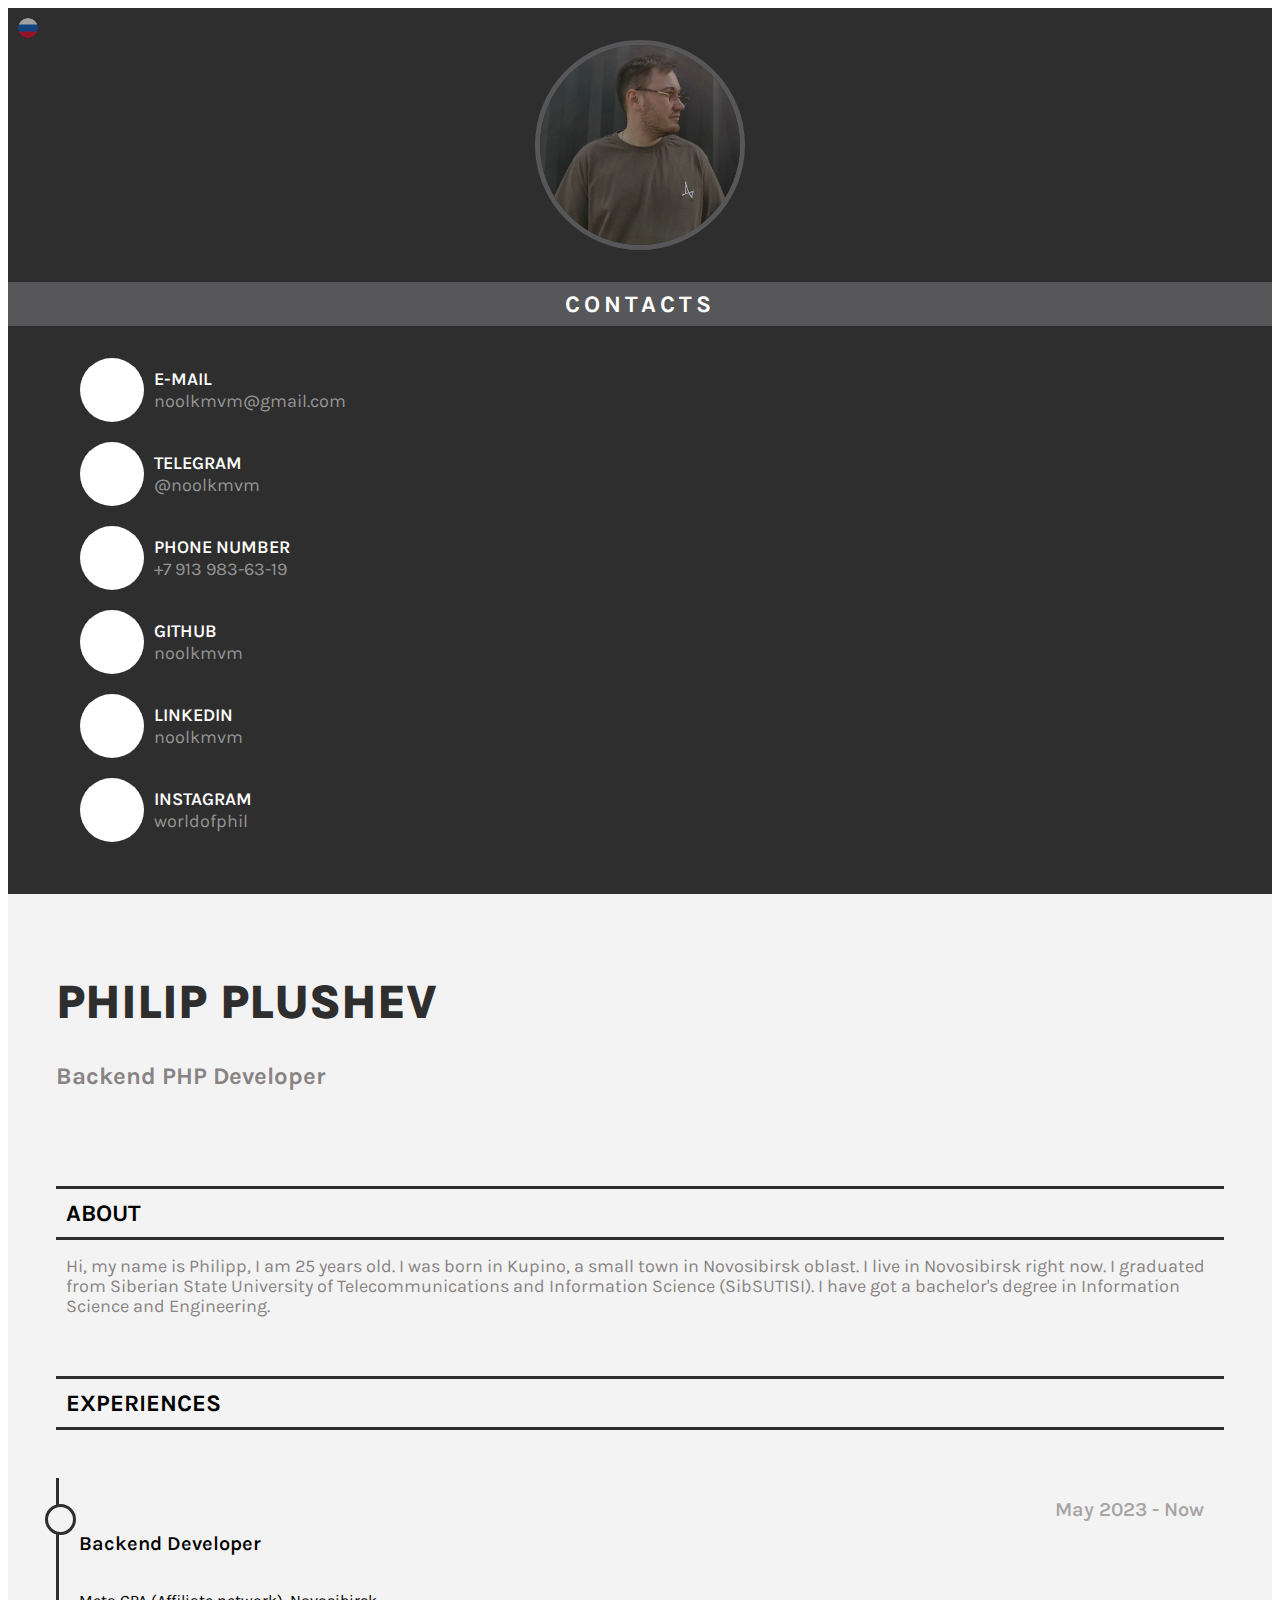
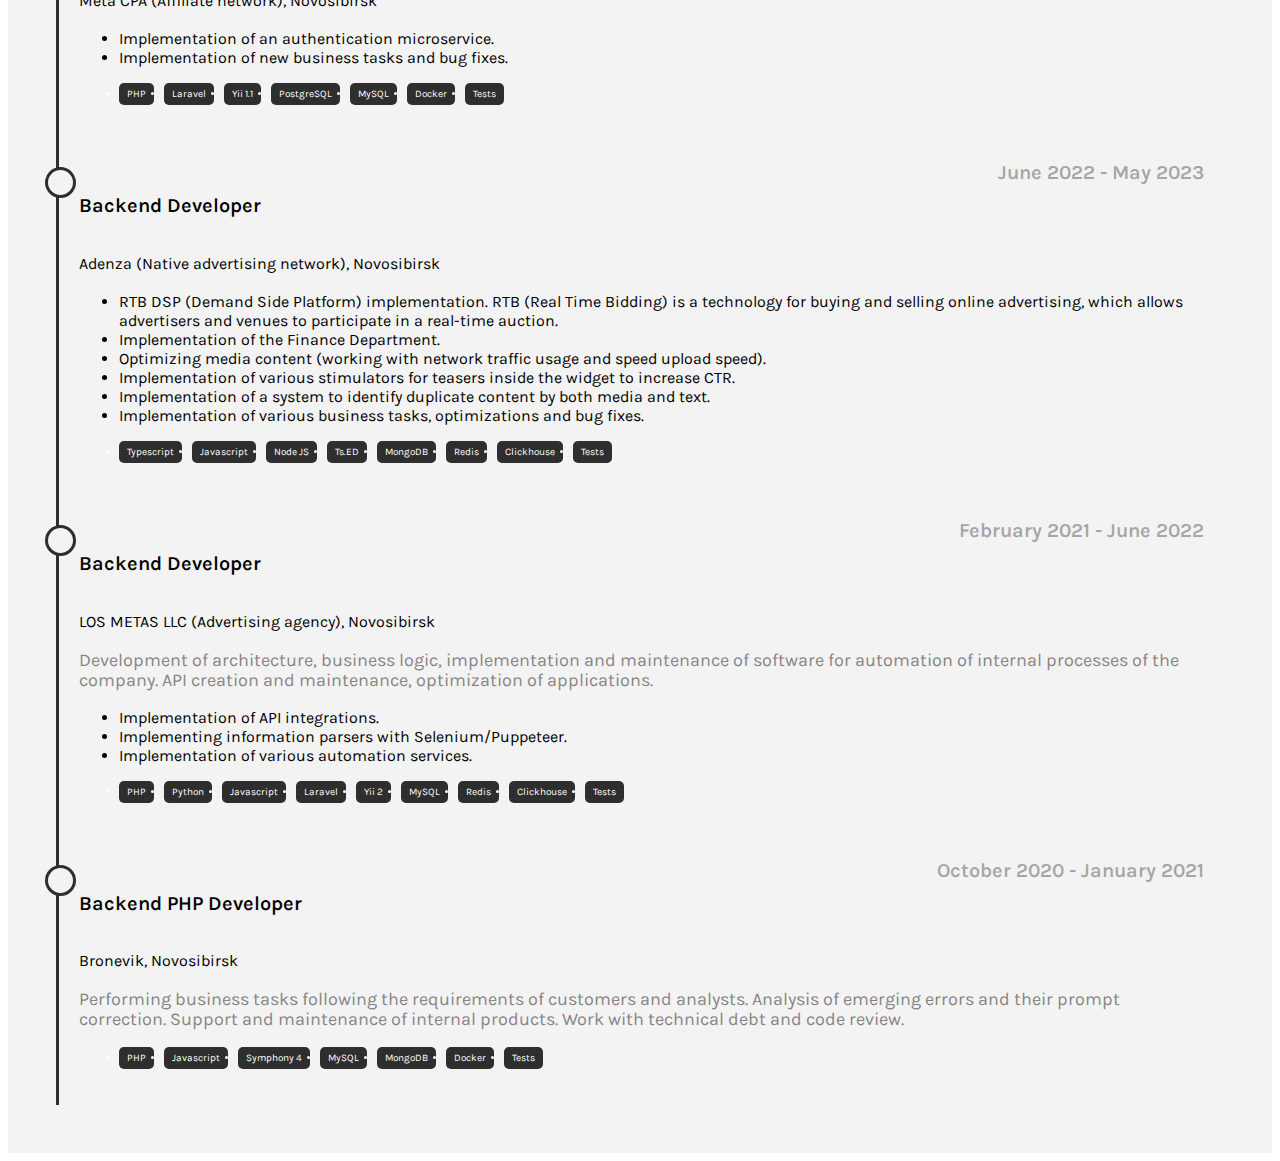
==== commit 0aebd1c5: "update" ====
--- a/index.html
+++ b/index.html
@@ -109,22 +109,65 @@
                         <div class="timeline">
                             <div class="workplace">
                                 <div class="workplace-heading">
-                                    <h5>Backend PHP Developer</h5>
-                                    <time>October 2020 - January 2021</time>
-                                </div>
-                                <span><i class="fa fa-briefcase me-2"></i>Bronevik, Novosibirsk</span>
-                                <p class="mt-4">Performing business tasks following the requirements of customers and
-                                    analysts. Analysis of emerging errors and their prompt correction. Support and
-                                    maintenance of internal products. Work with technical debt and code review.</p>
+                                    <h5>Backend Developer</h5>
+                                    <time>May 2023 - Now</time>
+                                </div>
+                                <span><i
+                                        class="fa fa-briefcase me-2"></i>Meta CPA (Affiliate network), Novosibirsk</span>
+                                <p class="mt-4"></p>
+
+                                <ul>
+                                    <li>Implementation of an authentication microservice.</li>
+                                    <li>Implementation of new business tasks and bug fixes.</li>
+                                </ul>
 
                                 <div class="skills">
                                     <ul class="list-unstyled">
                                         <li>PHP</li>
+                                        <li>Laravel</li>
+                                        <li>Yii 1.1</li>
+                                        <li>PostgreSQL</li>
+                                        <li>MySQL</li>
+                                        <li>Docker</li>
+                                        <li>Tests</li>
+                                    </ul>
+                                </div>
+                            </div>
+                            <div class="workplace">
+                                <div class="workplace-heading">
+                                    <h5>Backend Developer</h5>
+                                    <time>June 2022 - May 2023</time>
+                                </div>
+                                <span><i class="fa fa-briefcase me-2"></i>Adenza (Native advertising network), Novosibirsk</span>
+                                <p class="mt-4"></p>
+
+                                <ul>
+                                    <li>RTB DSP (Demand Side Platform) implementation. RTB (Real Time Bidding) is a
+                                        technology for buying and selling online advertising, which allows advertisers
+                                        and venues to participate in a real-time auction.
+                                    </li>
+                                    <li>Implementation of the Finance Department.</li>
+                                    <li>Optimizing media content (working with network traffic usage and speed upload
+                                        speed).
+                                    </li>
+                                    <li>Implementation of various stimulators for teasers inside the widget to increase
+                                        CTR.
+                                    </li>
+                                    <li>Implementation of a system to identify duplicate content by both media and
+                                        text.
+                                    </li>
+                                    <li>Implementation of various business tasks, optimizations and bug fixes.</li>
+                                </ul>
+
+                                <div class="skills">
+                                    <ul class="list-unstyled">
+                                        <li>Typescript</li>
                                         <li>Javascript</li>
-                                        <li>Symphony 4</li>
-                                        <li>MySQL</li>
+                                        <li>Node JS</li>
+                                        <li>Ts.ED</li>
                                         <li>MongoDB</li>
-                                        <li>Docker</li>
+                                        <li>Redis</li>
+                                        <li>Clickhouse</li>
                                         <li>Tests</li>
                                     </ul>
                                 </div>
@@ -161,64 +204,21 @@
                             </div>
                             <div class="workplace">
                                 <div class="workplace-heading">
-                                    <h5>Backend Developer</h5>
-                                    <time>June 2022 - May 2023</time>
-                                </div>
-                                <span><i class="fa fa-briefcase me-2"></i>Adenza (Native advertising network), Novosibirsk</span>
-                                <p class="mt-4"></p>
-
-                                <ul>
-                                    <li>RTB DSP (Demand Side Platform) implementation. RTB (Real Time Bidding) is a
-                                        technology for buying and selling online advertising, which allows advertisers
-                                        and venues to participate in a real-time auction.
-                                    </li>
-                                    <li>Implementation of the Finance Department.</li>
-                                    <li>Optimizing media content (working with network traffic usage and speed upload
-                                        speed).
-                                    </li>
-                                    <li>Implementation of various stimulators for teasers inside the widget to increase
-                                        CTR.
-                                    </li>
-                                    <li>Implementation of a system to identify duplicate content by both media and
-                                        text.
-                                    </li>
-                                    <li>Implementation of various business tasks, optimizations and bug fixes.</li>
-                                </ul>
-
-                                <div class="skills">
-                                    <ul class="list-unstyled">
-                                        <li>Typescript</li>
+                                    <h5>Backend PHP Developer</h5>
+                                    <time>October 2020 - January 2021</time>
+                                </div>
+                                <span><i class="fa fa-briefcase me-2"></i>Bronevik, Novosibirsk</span>
+                                <p class="mt-4">Performing business tasks following the requirements of customers and
+                                    analysts. Analysis of emerging errors and their prompt correction. Support and
+                                    maintenance of internal products. Work with technical debt and code review.</p>
+
+                                <div class="skills">
+                                    <ul class="list-unstyled">
+                                        <li>PHP</li>
                                         <li>Javascript</li>
-                                        <li>Node JS</li>
-                                        <li>Ts.ED</li>
+                                        <li>Symphony 4</li>
+                                        <li>MySQL</li>
                                         <li>MongoDB</li>
-                                        <li>Redis</li>
-                                        <li>Clickhouse</li>
-                                        <li>Tests</li>
-                                    </ul>
-                                </div>
-                            </div>
-                            <div class="workplace">
-                                <div class="workplace-heading">
-                                    <h5>Backend Developer</h5>
-                                    <time>May 2023 - Now</time>
-                                </div>
-                                <span><i
-                                        class="fa fa-briefcase me-2"></i>Meta CPA (Affiliate network), Novosibirsk</span>
-                                <p class="mt-4"></p>
-
-                                <ul>
-                                    <li>Implementation of an authentication microservice.</li>
-                                    <li>Implementation of new business tasks and bug fixes.</li>
-                                </ul>
-
-                                <div class="skills">
-                                    <ul class="list-unstyled">
-                                        <li>PHP</li>
-                                        <li>Laravel</li>
-                                        <li>Yii 1.1</li>
-                                        <li>PostgreSQL</li>
-                                        <li>MySQL</li>
                                         <li>Docker</li>
                                         <li>Tests</li>
                                     </ul>
